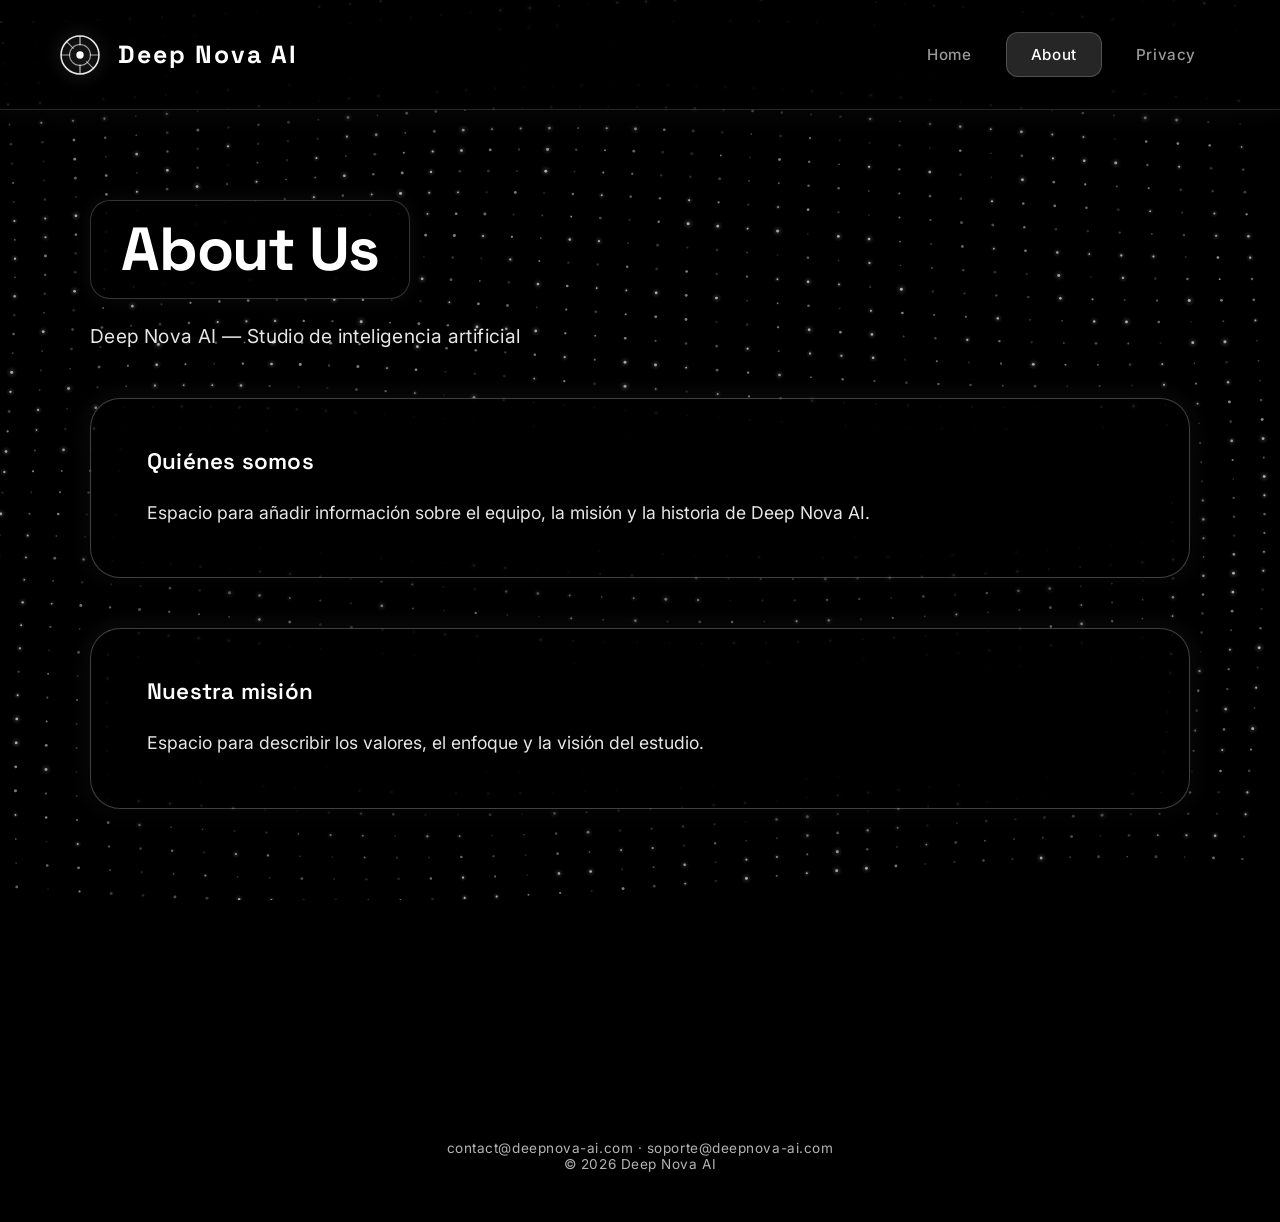
==== about.html @ 9c0a9de9 "Add files via upload" ====
<!DOCTYPE html>
<html lang="es">
<head>
<meta charset="UTF-8">
<meta name="viewport" content="width=device-width, initial-scale=1.0">
<title>About — Deep Nova AI</title>
<link href="https://fonts.googleapis.com/css2?family=Inter:wght@300;400;500;600;700&family=Space+Grotesk:wght@300;400;500;600;700&display=swap" rel="stylesheet">
<link rel="stylesheet" href="styles.css">
<script defer src="script.js"></script>
  <link rel="stylesheet" href="https://unpkg.com/aos@next/dist/aos.css" />
</head>
<body>

<header class="nav">
  <a href="index.html" class="nav-brand">
    <svg class="nav-logo" width="40" height="40" viewBox="0 0 38 38" fill="none" xmlns="http://www.w3.org/2000/svg">
      <circle cx="19" cy="19" r="18" stroke="#ffffff" stroke-width="1.5" opacity="0.9"/>
      <circle cx="19" cy="19" r="10" stroke="#ffffff" stroke-width="1" opacity="0.6"/>
      <circle cx="19" cy="19" r="3.5" fill="#ffffff"/>
      <line x1="19" y1="1" x2="19" y2="10" stroke="#ffffff" stroke-width="1.2" opacity="0.7"/>
      <line x1="19" y1="28" x2="19" y2="37" stroke="#ffffff" stroke-width="1.2" opacity="0.7"/>
      <line x1="1" y1="19" x2="10" y2="19" stroke="#ffffff" stroke-width="1.2" opacity="0.5"/>
      <line x1="28" y1="19" x2="37" y2="19" stroke="#ffffff" stroke-width="1.2" opacity="0.5"/>
      <line x1="6" y1="6" x2="13" y2="13" stroke="#ffffff" stroke-width="1" opacity="0.6"/>
      <line x1="25" y1="25" x2="32" y2="32" stroke="#ffffff" stroke-width="1" opacity="0.6"/>
    </svg>
    <h1>Deep Nova AI</h1>
  </a>
  <button class="nav-toggle" aria-label="Menú" onclick="toggleNav()">
    <span></span><span></span><span></span>
  </button>
  <nav id="main-nav">
    <a href="index.html">Home</a>
    <a href="about.html" class="active">About</a>
    <a href="privacy.html">Privacy</a>
  </nav>
</header>

<div class="content-page">
  <div class="content-section">
    <div>
      <h2 class="section-title" data-aos="fade-down">About Us</h2>
      <p class="section-subtitle">Deep Nova AI — Studio de inteligencia artificial</p>
    </div>
    <div class="glass-block" data-aos="fade-right">
      <h3>Quiénes somos</h3>
      <p>Espacio para añadir información sobre el equipo, la misión y la historia de Deep Nova AI.</p>
    </div>
    <div class="glass-block" data-aos="fade-right">
      <h3>Nuestra misión</h3>
      <p>Espacio para describir los valores, el enfoque y la visión del estudio.</p>
    </div>
  </div>
</div>

<div class="footer">
  contact@deepnova-ai.com · soporte@deepnova-ai.com<br>
  © 2026 Deep Nova AI
</div>

  <script src="https://unpkg.com/aos@next/dist/aos.js"></script>
</body>
</html>
---- styles.css ----
/* ===== IMPORT TIPOGRAFÍA ===== */
@import url('https://fonts.googleapis.com/css2?family=Inter:wght@300;400;500;600;700&family=Space+Grotesk:wght@300;400;500;600;700&display=swap');

/* ===== BASE ===== */
html { scroll-behavior: smooth; }
body {
  margin: 0;
  font-family: 'Inter', 'Space Grotesk', sans-serif;
  background: #000000; /* Negro puro */
  color: #ffffff; /* Blanco puro */
  overflow-x: hidden;
  -webkit-font-smoothing: antialiased;
  -moz-osx-font-smoothing: grayscale;
}

/* ===== PARTÍCULAS ===== */
#particles-js { position: fixed; top: 0; left: 0; width: 100%; height: 100%; z-index: -1; }

/* ===== NAV — efecto cristal negro premium ===== */
.nav {
  position: fixed;
  top: 0;
  left: 0;
  width: 100%;
  display: flex;
  justify-content: space-between;
  align-items: center;
  padding: 0 60px;
  height: 110px;
  background: rgba(0, 0, 0, 0.65);
  backdrop-filter: blur(25px) saturate(180%);
  -webkit-backdrop-filter: blur(25px) saturate(180%);
  border-bottom: 1px solid rgba(255, 255, 255, 0.15);
  box-shadow: 0 8px 32px rgba(0,0,0,0.8), 0 0 25px rgba(255,255,255,0.08);
  box-sizing: border-box;
  z-index: 100;
}

.nav-brand {
  display: flex;
  align-items: center;
  gap: 18px;
  text-decoration: none !important;
  cursor: pointer;
  color: #ffffff !important;
  position: relative;
}

/* Efecto Glitch en Logo al Hover */
.nav-brand:hover .nav-logo {
  animation: glitch-logo 0.3s cubic-bezier(.25, .46, .45, .94) both infinite;
  filter: drop-shadow(0 0 15px rgba(255,255,255,0.8));
}

@keyframes glitch-logo {
  0% { transform: translate(0); }
  20% { transform: translate(-2px, 2px); }
  40% { transform: translate(-2px, -2px); }
  60% { transform: translate(2px, 2px); }
  80% { transform: translate(2px, -2px); }
  100% { transform: translate(0); }
}

.nav-logo {
  flex-shrink: 0;
  filter: drop-shadow(0 0 8px rgba(255,255,255,0.4));
  transition: filter 0.3s ease, transform 0.4s ease;
}

.nav h1 {
  margin: 0;
  font-family: 'Space Grotesk', sans-serif;
  font-size: 1.55rem;
  letter-spacing: 0.08em;
  font-weight: 700;
  color: #ffffff !important;
  text-decoration: none !important;
  -webkit-text-fill-color: #ffffff !important;
  background: none !important;
  transition: opacity 0.3s;
}

.nav-brand:hover h1 {
  opacity: 0.8;
  text-shadow: 2px 0 rgba(255,255,255,0.3), -2px 0 rgba(255,255,255,0.3);
}

.nav nav {
  display: flex;
  align-items: center;
  gap: 10px;
}

.nav nav a {
  color: rgba(255,255,255,0.6);
  padding: 12px 24px;
  border-radius: 12px;
  text-decoration: none;
  transition: all 0.3s cubic-bezier(0.4, 0, 0.2, 1);
  font-size: 0.95rem;
  font-weight: 500;
  letter-spacing: 0.04em;
  position: relative;
  overflow: hidden;
}

.nav nav a::after {
  content: '';
  position: absolute;
  bottom: 0;
  left: 50%;
  width: 0;
  height: 2px;
  background: #ffffff;
  transition: all 0.3s ease;
  transform: translateX(-50%);
}

.nav nav a:hover::after {
  width: 60%;
}

.nav nav a:hover {
  color: #ffffff;
  background: rgba(255,255,255,0.1);
  transform: translateY(-2px);
}

.nav nav a.active {
  color: #ffffff;
  background: rgba(255,255,255,0.15);
  border: 1px solid rgba(255,255,255,0.2);
}

/* Hamburger menu móvil */
.nav-toggle {
  display: none;
  flex-direction: column;
  gap: 6px;
  cursor: pointer;
  padding: 12px;
  border-radius: 12px;
  transition: background 0.2s;
  background: none;
  border: none;
}

.nav-toggle:hover {
  background: rgba(255,255,255,0.1);
}

.nav-toggle span {
  display: block;
  width: 26px;
  height: 2px;
  background: #ffffff;
  border-radius: 2px;
  transition: all 0.3s ease;
}

/* ===== HERO ===== */
.hero {
  min-height: 100vh;
  display: flex;
  flex-direction: column;
  justify-content: center;
  align-items: center;
  padding: 160px 20px 60px;
  box-sizing: border-box;
  gap: 40px;
}

.hero-text {
  text-align: center;
  margin-bottom: 8px;
  background: rgba(0, 0, 0, 0.5);
  backdrop-filter: blur(20px);
  -webkit-backdrop-filter: blur(20px);
  padding: 30px 40px;
  border-radius: 30px;
  border: 1px solid rgba(255, 255, 255, 0.2);
  box-shadow: 0 10px 40px rgba(0,0,0,0.8), 0 0 30px rgba(255,255,255,0.08);
}

.hero h2 {
  font-family: 'Space Grotesk', sans-serif;
  font-size: clamp(2.6rem, 6.5vw, 4.8rem);
  font-weight: 700;
  color: #ffffff;
  margin: 0;
  letter-spacing: -0.01em;
  line-height: 1.1;
  text-shadow: 0 0 25px rgba(255,255,255,0.15);
}

.hero p {
  opacity: 0.9;
  font-size: 1.1rem;
  margin: 15px 0 0;
  font-weight: 400;
  letter-spacing: 0.02em;
}

/* ===== CARRUSEL — GIGANTE en escritorio ===== */
.carousel {
  position: relative;
  width: min(1600px, 98vw);
  margin: 0 auto;
}

.carousel-track {
  display: flex;
  overflow: hidden;
  border-radius: 30px;
  border: 1px solid rgba(255,255,255,0.25);
  background: rgba(0,0,0,0.5);
  backdrop-filter: blur(25px);
  -webkit-backdrop-filter: blur(25px);
  box-shadow: 0 20px 60px rgba(0,0,0,0.95), 0 0 40px rgba(255,255,255,0.05);
}

.carousel-slide {
  min-width: 100%;
  height: 620px;
  display: flex;
  align-items: center;
  border-radius: 30px;
  padding: 0 80px;
  box-sizing: border-box;
  gap: 80px;
}

.slide-layout-right { flex-direction: row; }
.slide-layout-left  { flex-direction: row-reverse; }

.slide-image {
  flex: 0 0 68%;
  height: 500px;
  border-radius: 24px;
  display: flex;
  align-items: center;
  justify-content: center;
  flex-direction: column;
  gap: 12px;
  border: 1px solid rgba(255,255,255,0.2);
  background: rgba(255,255,255,0.04);
  backdrop-filter: blur(12px);
  -webkit-backdrop-filter: blur(12px);
  box-shadow: 0 0 20px rgba(255,255,255,0.05);
}

.slide-image svg { opacity: 0.6; color: #ffffff; }

.slide-text {
  flex: 1;
  display: flex;
  flex-direction: column;
  gap: 24px;
  padding: 8px 0;
}

.slide-text h3 {
  margin: 0;
  font-family: 'Space Grotesk', sans-serif;
  font-size: clamp(1.5rem, 3vw, 2.2rem);
  font-weight: 700;
  color: #ffffff;
  line-height: 1.2;
  letter-spacing: -0.01em;
}

.slide-text p {
  margin: 0;
  opacity: 0.9;
  font-size: 1.1rem;
  line-height: 1.8;
  font-weight: 400;
}

.placeholder-slide {
  border: 1px dashed rgba(255,255,255,0.35);
}

.carousel-label {
  opacity: 0.6;
  font-size: 0.9rem;
  letter-spacing: 0.14em;
  text-transform: uppercase;
  font-weight: 500;
}

.carousel-dots {
  display: flex;
  justify-content: center;
  gap: 12px;
  margin-top: 30px;
}

.dot {
  width: 10px;
  height: 10px;
  border-radius: 50%;
  background: rgba(255,255,255,0.3);
  cursor: pointer;
  transition: all 0.35s ease;
}

.dot.active {
  background: #ffffff;
  transform: scale(1.5);
  box-shadow: 0 0 12px rgba(255,255,255,0.7);
}

/* ===== GRID BOTONES — efecto cristal negro con resplandor permanente ===== */
.grid {
  display: grid;
  grid-template-columns: repeat(3, 1fr);
  gap: 24px;
  padding: 20px 60px 40px;
  max-width: 1300px;
  margin: 0 auto;
  width: 100%;
  box-sizing: border-box;
}

.card {
  padding: 36px 44px;
  background: rgba(0, 0, 0, 0.5);
  backdrop-filter: blur(20px);
  -webkit-backdrop-filter: blur(20px);
  border: 1px solid rgba(255,255,255,0.25);
  border-radius: 24px;
  text-decoration: none;
  color: #ffffff;
  transition: all 0.4s cubic-bezier(0.175, 0.885, 0.32, 1.275);
  text-align: center;
  font-family: 'Space Grotesk', sans-serif;
  font-size: 1.1rem;
  font-weight: 600;
  letter-spacing: 0.04em;
  box-shadow: 0 12px 40px rgba(0,0,0,0.8), 0 0 25px rgba(255,255,255,0.12);
  display: flex;
  align-items: center;
  justify-content: center;
  min-height: 110px;
}

.card:hover {
  background: rgba(255, 255, 255, 0.1);
  border-color: rgba(255,255,255,0.6);
  transform: translateY(-10px) scale(1.05);
  box-shadow: 0 20px 50px rgba(0,0,0,0.9), 0 0 40px rgba(255,255,255,0.2);
}

/* ===== PÁGINAS INTERNAS ===== */
.content-page { padding-top: 140px; min-height: 100vh; }

.content-section {
  max-width: 1100px;
  margin: 0 auto;
  padding: 60px 40px;
  display: flex;
  flex-direction: column;
  gap: 50px;
}

.section-title {
  font-family: 'Space Grotesk', sans-serif;
  font-size: clamp(2.2rem, 6vw, 3.8rem);
  font-weight: 700;
  color: #ffffff;
  margin: 0 0 10px;
  letter-spacing: -0.02em;
  line-height: 1.1;
  background: rgba(0, 0, 0, 0.6);
  backdrop-filter: blur(20px);
  -webkit-backdrop-filter: blur(20px);
  padding: 15px 30px;
  border-radius: 20px;
  border: 1px solid rgba(255, 255, 255, 0.2);
  box-shadow: 0 0 20px rgba(255,255,255,0.05);
  display: inline-block;
}

.section-subtitle {
  opacity: 0.9;
  font-size: 1.2rem;
  margin: 15px 0 0;
  font-weight: 400;
  letter-spacing: 0.02em;
}

/* Bloque de texto — cristal con resplandor */
.glass-block {
  background: rgba(0,0,0,0.6);
  backdrop-filter: blur(25px);
  -webkit-backdrop-filter: blur(25px);
  border: 1px solid rgba(255,255,255,0.25);
  border-radius: 30px;
  padding: 48px 56px;
  box-shadow: 0 15px 50px rgba(0,0,0,0.9), 0 0 30px rgba(255,255,255,0.08);
  transition: transform 0.3s ease;
}

.glass-block:hover {
  transform: scale(1.01);
}

.glass-block h3 {
  margin: 0 0 20px;
  font-family: 'Space Grotesk', sans-serif;
  font-size: 1.4rem;
  font-weight: 600;
  color: #ffffff;
  letter-spacing: 0.01em;
}

.glass-block p {
  margin: 0;
  opacity: 0.9;
  line-height: 1.9;
  font-size: 1.1rem;
  font-weight: 400;
}

/* Zona imagen/foto */
.media-placeholder {
  background: rgba(255,255,255,0.04);
  backdrop-filter: blur(15px);
  -webkit-backdrop-filter: blur(15px);
  border: 1px solid rgba(255,255,255,0.2);
  border-radius: 30px;
  display: flex;
  align-items: center;
  justify-content: center;
  flex-direction: column;
  gap: 12px;
  color: rgba(255,255,255,0.6);
  font-size: 0.9rem;
  letter-spacing: 0.12em;
  text-transform: uppercase;
  min-height: 320px;
  transition: all 0.4s ease;
  box-shadow: 0 0 20px rgba(255,255,255,0.05);
}

.media-placeholder:hover { 
  border-color: rgba(255,255,255,0.7);
  background: rgba(255,255,255,0.08);
  transform: scale(1.02);
}

.media-placeholder svg { opacity: 0.7; color: #ffffff; }

/* Zona vídeo */
.video-placeholder {
  background: rgba(255,255,255,0.04);
  backdrop-filter: blur(15px);
  -webkit-backdrop-filter: blur(15px);
  border: 1px solid rgba(255,255,255,0.2);
  border-radius: 30px;
  display: flex;
  align-items: center;
  justify-content: center;
  flex-direction: column;
  gap: 12px;
  color: rgba(255,255,255,0.6);
  font-size: 0.9rem;
  letter-spacing: 0.12em;
  text-transform: uppercase;
  min-height: 380px;
  transition: all 0.4s ease;
  box-shadow: 0 0 20px rgba(255,255,255,0.05);
}

.video-placeholder:hover { 
  border-color: rgba(255,255,255,0.7);
  background: rgba(255,255,255,0.08);
  transform: scale(1.02);
}

/* Grid de dos columnas para media */
.two-col { display: grid; grid-template-columns: 1fr 1fr; gap: 30px; }

/* ===== FOOTER ===== */
.footer {
  text-align: center;
  font-size: 0.85rem;
  opacity: 0.7;
  margin: 100px 0 50px;
  letter-spacing: 0.04em;
  font-weight: 400;
  color: #ffffff;
}

/* ===== HAMBURGER ANIMADO (móvil) ===== */
.nav-toggle.active span:nth-child(1) {
  transform: translateY(8px) rotate(45deg);
}
.nav-toggle.active span:nth-child(2) {
  opacity: 0;
  transform: scaleX(0);
}
.nav-toggle.active span:nth-child(3) {
  transform: translateY(-8px) rotate(-45deg);
}

/* ===== RESPONSIVE MÓVIL ===== */
@media (max-width: 768px) {
  .nav { padding: 0 20px; height: 80px; }
  .nav h1 { font-size: 1.15rem; }
  .nav-logo { width: 36px; height: 36px; }
  .nav-toggle { display: flex; }
  .nav nav {
    display: none;
    position: absolute;
    top: 80px;
    left: 0;
    right: 0;
    flex-direction: column;
    gap: 4px;
    padding: 12px 16px 16px;
    background: rgba(0, 0, 0, 0.98);
    backdrop-filter: blur(30px);
    -webkit-backdrop-filter: blur(30px);
    border-bottom: 1px solid rgba(255,255,255,0.25);
  }
  .nav nav.open { display: flex; }
  .nav nav a { padding: 14px 16px; font-size: 1rem; border-radius: 12px; width: 100%; box-sizing: border-box; }
  .hero { padding: 120px 16px 48px; gap: 24px; }
  .hero-text { padding: 20px; border-radius: 24px; }
  .hero h2 { font-size: clamp(2rem, 9vw, 3rem); }
  .grid { grid-template-columns: 1fr; padding: 8px 16px 32px; gap: 12px; }
  .card { min-height: 64px; padding: 20px 24px; border-radius: 16px; box-shadow: 0 8px 24px rgba(0,0,0,0.8), 0 0 15px rgba(255,255,255,0.1); }
  .carousel { width: 92vw; }
  .carousel-track { border-radius: 24px; box-shadow: 0 15px 40px rgba(0,0,0,0.9), 0 0 20px rgba(255,255,255,0.05); }
  .carousel-slide { height: auto; min-height: 220px; flex-direction: column !important; padding: 24px 20px; gap: 20px; border-radius: 24px; }
  .slide-image { flex: 0 0 auto; width: 100%; height: 180px; border-radius: 16px; }
  .two-col { grid-template-columns: 1fr; }
  .content-section { padding: 36px 16px; }
  .glass-block { padding: 32px 24px; border-radius: 24px; }
  .content-page { padding-top: 110px; }
}
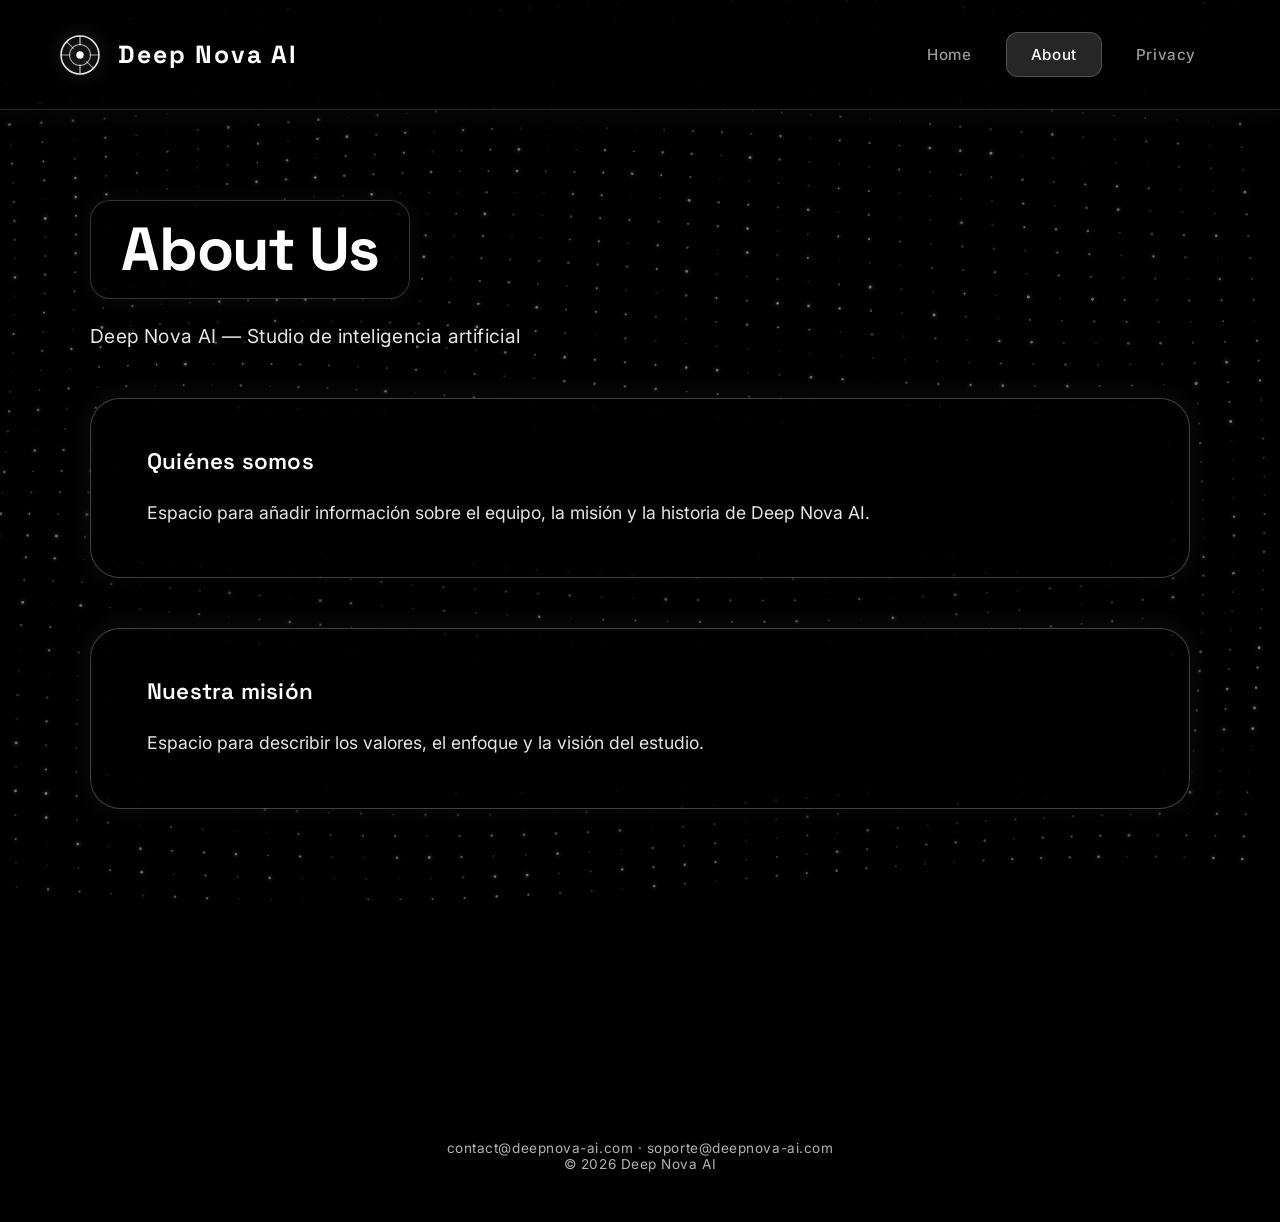
==== commit a97c9a89: "Add files via upload" ====
--- a/about.html
+++ b/about.html
@@ -7,7 +7,6 @@
 <link href="https://fonts.googleapis.com/css2?family=Inter:wght@300;400;500;600;700&family=Space+Grotesk:wght@300;400;500;600;700&display=swap" rel="stylesheet">
 <link rel="stylesheet" href="styles.css">
 <script defer src="script.js"></script>
-  <link rel="stylesheet" href="https://unpkg.com/aos@next/dist/aos.css" />
 </head>
 <body>
 
@@ -39,14 +38,14 @@
 <div class="content-page">
   <div class="content-section">
     <div>
-      <h2 class="section-title" data-aos="fade-down">About Us</h2>
+      <h2 class="section-title">About Us</h2>
       <p class="section-subtitle">Deep Nova AI — Studio de inteligencia artificial</p>
     </div>
-    <div class="glass-block" data-aos="fade-right">
+    <div class="glass-block">
       <h3>Quiénes somos</h3>
       <p>Espacio para añadir información sobre el equipo, la misión y la historia de Deep Nova AI.</p>
     </div>
-    <div class="glass-block" data-aos="fade-right">
+    <div class="glass-block">
       <h3>Nuestra misión</h3>
       <p>Espacio para describir los valores, el enfoque y la visión del estudio.</p>
     </div>
@@ -58,6 +57,5 @@
   © 2026 Deep Nova AI
 </div>
 
-  <script src="https://unpkg.com/aos@next/dist/aos.js"></script>
 </body>
 </html>
--- a/styles.css
+++ b/styles.css
@@ -26,8 +26,8 @@
   justify-content: space-between;
   align-items: center;
   padding: 0 60px;
-  height: 110px;
-  background: rgba(0, 0, 0, 0.65);
+  height: 110px; /* Mucho más ancha (una pulgada aprox más) */
+  background: rgba(0, 0, 0, 0.65); /* Transparencia para ver el brillo */
   backdrop-filter: blur(25px) saturate(180%);
   -webkit-backdrop-filter: blur(25px) saturate(180%);
   border-bottom: 1px solid rgba(255, 255, 255, 0.15);
@@ -43,22 +43,11 @@
   text-decoration: none !important;
   cursor: pointer;
   color: #ffffff !important;
-  position: relative;
-}
-
-/* Efecto Glitch en Logo al Hover */
+}
+
 .nav-brand:hover .nav-logo {
-  animation: glitch-logo 0.3s cubic-bezier(.25, .46, .45, .94) both infinite;
-  filter: drop-shadow(0 0 15px rgba(255,255,255,0.8));
-}
-
-@keyframes glitch-logo {
-  0% { transform: translate(0); }
-  20% { transform: translate(-2px, 2px); }
-  40% { transform: translate(-2px, -2px); }
-  60% { transform: translate(2px, 2px); }
-  80% { transform: translate(2px, -2px); }
-  100% { transform: translate(0); }
+  filter: drop-shadow(0 0 15px rgba(255,255,255,0.7));
+  transform: scale(1.05);
 }
 
 .nav-logo {
@@ -70,7 +59,7 @@
 .nav h1 {
   margin: 0;
   font-family: 'Space Grotesk', sans-serif;
-  font-size: 1.55rem;
+  font-size: 1.55rem; /* Un poco más grande */
   letter-spacing: 0.08em;
   font-weight: 700;
   color: #ffffff !important;
@@ -82,7 +71,6 @@
 
 .nav-brand:hover h1 {
   opacity: 0.8;
-  text-shadow: 2px 0 rgba(255,255,255,0.3), -2px 0 rgba(255,255,255,0.3);
 }
 
 .nav nav {
@@ -96,34 +84,15 @@
   padding: 12px 24px;
   border-radius: 12px;
   text-decoration: none;
-  transition: all 0.3s cubic-bezier(0.4, 0, 0.2, 1);
+  transition: all 0.25s ease;
   font-size: 0.95rem;
   font-weight: 500;
   letter-spacing: 0.04em;
-  position: relative;
-  overflow: hidden;
-}
-
-.nav nav a::after {
-  content: '';
-  position: absolute;
-  bottom: 0;
-  left: 50%;
-  width: 0;
-  height: 2px;
-  background: #ffffff;
-  transition: all 0.3s ease;
-  transform: translateX(-50%);
-}
-
-.nav nav a:hover::after {
-  width: 60%;
 }
 
 .nav nav a:hover {
   color: #ffffff;
   background: rgba(255,255,255,0.1);
-  transform: translateY(-2px);
 }
 
 .nav nav a.active {
@@ -165,7 +134,7 @@
   flex-direction: column;
   justify-content: center;
   align-items: center;
-  padding: 160px 20px 60px;
+  padding: 160px 20px 60px; /* Más padding superior por la nav ancha */
   box-sizing: border-box;
   gap: 40px;
 }
@@ -332,7 +301,7 @@
   border-radius: 24px;
   text-decoration: none;
   color: #ffffff;
-  transition: all 0.4s cubic-bezier(0.175, 0.885, 0.32, 1.275);
+  transition: all 0.35s ease;
   text-align: center;
   font-family: 'Space Grotesk', sans-serif;
   font-size: 1.1rem;
@@ -348,8 +317,8 @@
 .card:hover {
   background: rgba(255, 255, 255, 0.1);
   border-color: rgba(255,255,255,0.6);
-  transform: translateY(-10px) scale(1.05);
-  box-shadow: 0 20px 50px rgba(0,0,0,0.9), 0 0 40px rgba(255,255,255,0.2);
+  transform: translateY(-6px) scale(1.04);
+  box-shadow: 0 15px 50px rgba(0,0,0,0.9), 0 0 40px rgba(255,255,255,0.2);
 }
 
 /* ===== PÁGINAS INTERNAS ===== */
@@ -399,11 +368,6 @@
   border-radius: 30px;
   padding: 48px 56px;
   box-shadow: 0 15px 50px rgba(0,0,0,0.9), 0 0 30px rgba(255,255,255,0.08);
-  transition: transform 0.3s ease;
-}
-
-.glass-block:hover {
-  transform: scale(1.01);
 }
 
 .glass-block h3 {
@@ -428,7 +392,7 @@
   background: rgba(255,255,255,0.04);
   backdrop-filter: blur(15px);
   -webkit-backdrop-filter: blur(15px);
-  border: 1px solid rgba(255,255,255,0.2);
+  border: 1px dashed rgba(255,255,255,0.35);
   border-radius: 30px;
   display: flex;
   align-items: center;
@@ -440,16 +404,11 @@
   letter-spacing: 0.12em;
   text-transform: uppercase;
   min-height: 320px;
-  transition: all 0.4s ease;
+  transition: 0.3s;
   box-shadow: 0 0 20px rgba(255,255,255,0.05);
 }
 
-.media-placeholder:hover { 
-  border-color: rgba(255,255,255,0.7);
-  background: rgba(255,255,255,0.08);
-  transform: scale(1.02);
-}
-
+.media-placeholder:hover { border-color: rgba(255,255,255,0.7); }
 .media-placeholder svg { opacity: 0.7; color: #ffffff; }
 
 /* Zona vídeo */
@@ -457,7 +416,7 @@
   background: rgba(255,255,255,0.04);
   backdrop-filter: blur(15px);
   -webkit-backdrop-filter: blur(15px);
-  border: 1px solid rgba(255,255,255,0.2);
+  border: 1px dashed rgba(255,255,255,0.35);
   border-radius: 30px;
   display: flex;
   align-items: center;
@@ -469,15 +428,11 @@
   letter-spacing: 0.12em;
   text-transform: uppercase;
   min-height: 380px;
-  transition: all 0.4s ease;
+  transition: 0.3s;
   box-shadow: 0 0 20px rgba(255,255,255,0.05);
 }
 
-.video-placeholder:hover { 
-  border-color: rgba(255,255,255,0.7);
-  background: rgba(255,255,255,0.08);
-  transform: scale(1.02);
-}
+.video-placeholder:hover { border-color: rgba(255,255,255,0.7); }
 
 /* Grid de dos columnas para media */
 .two-col { display: grid; grid-template-columns: 1fr 1fr; gap: 30px; }
@@ -507,7 +462,7 @@
 
 /* ===== RESPONSIVE MÓVIL ===== */
 @media (max-width: 768px) {
-  .nav { padding: 0 20px; height: 80px; }
+  .nav { padding: 0 20px; height: 80px; } /* Más ancha también en móvil */
   .nav h1 { font-size: 1.15rem; }
   .nav-logo { width: 36px; height: 36px; }
   .nav-toggle { display: flex; }
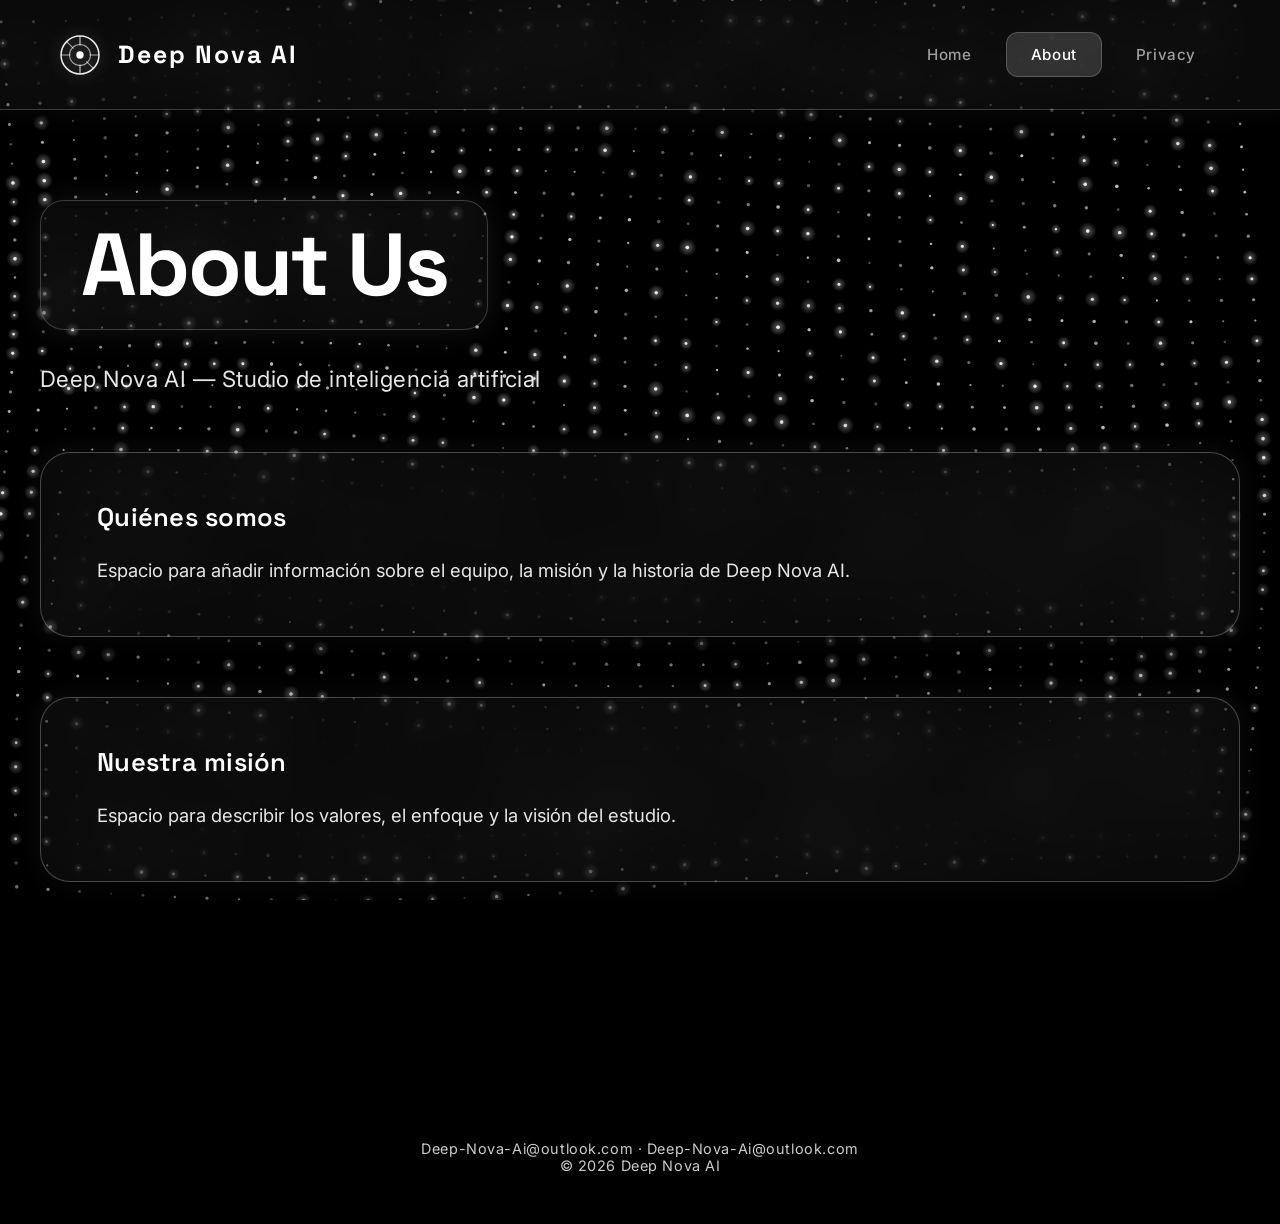
==== commit 180e75d0: "Add files via upload" ====
--- a/about.html
+++ b/about.html
@@ -25,7 +25,7 @@
     </svg>
     <h1>Deep Nova AI</h1>
   </a>
-  <button class="nav-toggle" aria-label="Menú" onclick="toggleNav()">
+  <button class="nav-toggle" aria-label="Menu" onclick="toggleNav()">
     <span></span><span></span><span></span>
   </button>
   <nav id="main-nav">
@@ -38,7 +38,7 @@
 <div class="content-page">
   <div class="content-section">
     <div>
-      <h2 class="section-title">About Us</h2>
+      <h2 class="section-title large-title">About Us</h2>
       <p class="section-subtitle">Deep Nova AI — Studio de inteligencia artificial</p>
     </div>
     <div class="glass-block">
@@ -53,7 +53,7 @@
 </div>
 
 <div class="footer">
-  contact@deepnova-ai.com · soporte@deepnova-ai.com<br>
+  Deep-Nova-Ai@outlook.com · Deep-Nova-Ai@outlook.com<br>
   © 2026 Deep Nova AI
 </div>
 
--- a/styles.css
+++ b/styles.css
@@ -26,11 +26,11 @@
   justify-content: space-between;
   align-items: center;
   padding: 0 60px;
-  height: 110px; /* Mucho más ancha (una pulgada aprox más) */
-  background: rgba(0, 0, 0, 0.65); /* Transparencia para ver el brillo */
+  height: 110px;
+  background: rgba(255, 255, 255, 0.04);
   backdrop-filter: blur(25px) saturate(180%);
   -webkit-backdrop-filter: blur(25px) saturate(180%);
-  border-bottom: 1px solid rgba(255, 255, 255, 0.15);
+  border-bottom: 1px solid rgba(255, 255, 255, 0.2);
   box-shadow: 0 8px 32px rgba(0,0,0,0.8), 0 0 25px rgba(255,255,255,0.08);
   box-sizing: border-box;
   z-index: 100;
@@ -59,7 +59,7 @@
 .nav h1 {
   margin: 0;
   font-family: 'Space Grotesk', sans-serif;
-  font-size: 1.55rem; /* Un poco más grande */
+  font-size: 1.55rem;
   letter-spacing: 0.08em;
   font-weight: 700;
   color: #ffffff !important;
@@ -92,13 +92,13 @@
 
 .nav nav a:hover {
   color: #ffffff;
-  background: rgba(255,255,255,0.1);
+  background: rgba(255, 255, 255, 0.1);
 }
 
 .nav nav a.active {
   color: #ffffff;
-  background: rgba(255,255,255,0.15);
-  border: 1px solid rgba(255,255,255,0.2);
+  background: rgba(255, 255, 255, 0.15);
+  border: 1px solid rgba(255, 255, 255, 0.2);
 }
 
 /* Hamburger menu móvil */
@@ -115,7 +115,7 @@
 }
 
 .nav-toggle:hover {
-  background: rgba(255,255,255,0.1);
+  background: rgba(255, 255, 255, 0.1);
 }
 
 .nav-toggle span {
@@ -134,40 +134,59 @@
   flex-direction: column;
   justify-content: center;
   align-items: center;
-  padding: 160px 20px 60px; /* Más padding superior por la nav ancha */
+  padding: 160px 20px 60px;
   box-sizing: border-box;
   gap: 40px;
 }
 
+/* Hero Text SIN BORDE y con COLORES ANIMADOS */
 .hero-text {
   text-align: center;
   margin-bottom: 8px;
-  background: rgba(0, 0, 0, 0.5);
-  backdrop-filter: blur(20px);
-  -webkit-backdrop-filter: blur(20px);
-  padding: 30px 40px;
-  border-radius: 30px;
-  border: 1px solid rgba(255, 255, 255, 0.2);
-  box-shadow: 0 10px 40px rgba(0,0,0,0.8), 0 0 30px rgba(255,255,255,0.08);
+  background: transparent; /* Sin fondo */
+  backdrop-filter: none; /* Sin blur */
+  -webkit-backdrop-filter: none;
+  padding: 0; /* Sin padding */
+  border: none; /* SIN BORDE */
+  box-shadow: none; /* Sin sombra */
 }
 
 .hero h2 {
   font-family: 'Space Grotesk', sans-serif;
   font-size: clamp(2.6rem, 6.5vw, 4.8rem);
   font-weight: 700;
-  color: #ffffff;
   margin: 0;
   letter-spacing: -0.01em;
   line-height: 1.1;
-  text-shadow: 0 0 25px rgba(255,255,255,0.15);
+  
+  /* Colores animados suaves */
+  background: linear-gradient(
+    45deg, 
+    #ffffff, 
+    #a5f3fc, 
+    #e0e7ff, 
+    #ffffff
+  );
+  background-size: 300% 300%;
+  -webkit-background-clip: text;
+  -webkit-text-fill-color: transparent;
+  animation: gradient-text 8s ease infinite;
+  text-shadow: 0 0 30px rgba(255,255,255,0.1);
+}
+
+@keyframes gradient-text {
+  0% { background-position: 0% 50%; }
+  50% { background-position: 100% 50%; }
+  100% { background-position: 0% 50%; }
 }
 
 .hero p {
-  opacity: 0.9;
-  font-size: 1.1rem;
-  margin: 15px 0 0;
+  opacity: 0.8;
+  font-size: 1.2rem;
+  margin: 20px 0 0;
   font-weight: 400;
-  letter-spacing: 0.02em;
+  letter-spacing: 0.03em;
+  color: #ffffff;
 }
 
 /* ===== CARRUSEL — GIGANTE en escritorio ===== */
@@ -181,10 +200,10 @@
   display: flex;
   overflow: hidden;
   border-radius: 30px;
-  border: 1px solid rgba(255,255,255,0.25);
-  background: rgba(0,0,0,0.5);
-  backdrop-filter: blur(25px);
-  -webkit-backdrop-filter: blur(25px);
+  border: 1px solid rgba(255, 255, 255, 0.25);
+  background: rgba(255, 255, 255, 0.04);
+  backdrop-filter: blur(30px);
+  -webkit-backdrop-filter: blur(30px);
   box-shadow: 0 20px 60px rgba(0,0,0,0.95), 0 0 40px rgba(255,255,255,0.05);
 }
 
@@ -211,10 +230,10 @@
   justify-content: center;
   flex-direction: column;
   gap: 12px;
-  border: 1px solid rgba(255,255,255,0.2);
-  background: rgba(255,255,255,0.04);
-  backdrop-filter: blur(12px);
-  -webkit-backdrop-filter: blur(12px);
+  border: 1px solid rgba(255, 255, 255, 0.2);
+  background: rgba(255, 255, 255, 0.06);
+  backdrop-filter: blur(15px);
+  -webkit-backdrop-filter: blur(15px);
   box-shadow: 0 0 20px rgba(255,255,255,0.05);
 }
 
@@ -247,7 +266,7 @@
 }
 
 .placeholder-slide {
-  border: 1px dashed rgba(255,255,255,0.35);
+  border: 1px dashed rgba(255, 255, 255, 0.35);
 }
 
 .carousel-label {
@@ -269,7 +288,7 @@
   width: 10px;
   height: 10px;
   border-radius: 50%;
-  background: rgba(255,255,255,0.3);
+  background: rgba(255, 255, 255, 0.3);
   cursor: pointer;
   transition: all 0.35s ease;
 }
@@ -294,10 +313,10 @@
 
 .card {
   padding: 36px 44px;
-  background: rgba(0, 0, 0, 0.5);
-  backdrop-filter: blur(20px);
-  -webkit-backdrop-filter: blur(20px);
-  border: 1px solid rgba(255,255,255,0.25);
+  background: rgba(255, 255, 255, 0.04);
+  backdrop-filter: blur(25px);
+  -webkit-backdrop-filter: blur(25px);
+  border: 1px solid rgba(255, 255, 255, 0.25);
   border-radius: 24px;
   text-decoration: none;
   color: #ffffff;
@@ -316,44 +335,45 @@
 
 .card:hover {
   background: rgba(255, 255, 255, 0.1);
-  border-color: rgba(255,255,255,0.6);
+  border-color: rgba(255, 255, 255, 0.6);
   transform: translateY(-6px) scale(1.04);
   box-shadow: 0 15px 50px rgba(0,0,0,0.9), 0 0 40px rgba(255,255,255,0.2);
 }
 
-/* ===== PÁGINAS INTERNAS ===== */
+/* ===== PÁGINAS INTERNAS — DISTRIBUCIÓN HORIZONTAL OPTIMIZADA ===== */
 .content-page { padding-top: 140px; min-height: 100vh; }
 
 .content-section {
-  max-width: 1100px;
+  max-width: 1600px;
   margin: 0 auto;
   padding: 60px 40px;
   display: flex;
   flex-direction: column;
-  gap: 50px;
-}
-
-.section-title {
+  gap: 60px;
+}
+
+/* TÍTULOS BASTANTE MÁS GRANDES */
+.section-title.large-title {
   font-family: 'Space Grotesk', sans-serif;
-  font-size: clamp(2.2rem, 6vw, 3.8rem);
+  font-size: clamp(3.5rem, 8vw, 5.5rem); /* Mucho más grande */
   font-weight: 700;
   color: #ffffff;
-  margin: 0 0 10px;
-  letter-spacing: -0.02em;
-  line-height: 1.1;
-  background: rgba(0, 0, 0, 0.6);
-  backdrop-filter: blur(20px);
-  -webkit-backdrop-filter: blur(20px);
-  padding: 15px 30px;
-  border-radius: 20px;
+  margin: 0 0 20px;
+  letter-spacing: -0.03em;
+  line-height: 1.0;
+  background: rgba(255, 255, 255, 0.04);
+  backdrop-filter: blur(25px);
+  -webkit-backdrop-filter: blur(25px);
+  padding: 20px 40px;
+  border-radius: 24px;
   border: 1px solid rgba(255, 255, 255, 0.2);
-  box-shadow: 0 0 20px rgba(255,255,255,0.05);
+  box-shadow: 0 0 30px rgba(255,255,255,0.08);
   display: inline-block;
 }
 
 .section-subtitle {
   opacity: 0.9;
-  font-size: 1.2rem;
+  font-size: 1.4rem;
   margin: 15px 0 0;
   font-weight: 400;
   letter-spacing: 0.02em;
@@ -361,19 +381,21 @@
 
 /* Bloque de texto — cristal con resplandor */
 .glass-block {
-  background: rgba(0,0,0,0.6);
-  backdrop-filter: blur(25px);
-  -webkit-backdrop-filter: blur(25px);
-  border: 1px solid rgba(255,255,255,0.25);
+  background: rgba(255, 255, 255, 0.04);
+  backdrop-filter: blur(30px);
+  -webkit-backdrop-filter: blur(30px);
+  border: 1px solid rgba(255, 255, 255, 0.25);
   border-radius: 30px;
   padding: 48px 56px;
   box-shadow: 0 15px 50px rgba(0,0,0,0.9), 0 0 30px rgba(255,255,255,0.08);
+  height: 100%;
+  box-sizing: border-box;
 }
 
 .glass-block h3 {
   margin: 0 0 20px;
   font-family: 'Space Grotesk', sans-serif;
-  font-size: 1.4rem;
+  font-size: 1.6rem;
   font-weight: 600;
   color: #ffffff;
   letter-spacing: 0.01em;
@@ -383,69 +405,92 @@
   margin: 0;
   opacity: 0.9;
   line-height: 1.9;
-  font-size: 1.1rem;
+  font-size: 1.15rem;
   font-weight: 400;
 }
 
 /* Zona imagen/foto */
 .media-placeholder {
-  background: rgba(255,255,255,0.04);
+  background: rgba(255, 255, 255, 0.04);
   backdrop-filter: blur(15px);
   -webkit-backdrop-filter: blur(15px);
-  border: 1px dashed rgba(255,255,255,0.35);
+  border: 1px dashed rgba(255, 255, 255, 0.35);
   border-radius: 30px;
   display: flex;
   align-items: center;
   justify-content: center;
   flex-direction: column;
   gap: 12px;
-  color: rgba(255,255,255,0.6);
+  color: rgba(255, 255, 255, 0.6);
   font-size: 0.9rem;
   letter-spacing: 0.12em;
   text-transform: uppercase;
-  min-height: 320px;
+  min-height: 450px;
   transition: 0.3s;
-  box-shadow: 0 0 20px rgba(255,255,255,0.05);
-}
-
-.media-placeholder:hover { border-color: rgba(255,255,255,0.7); }
+  box-shadow: 0 0 20px rgba(255, 255, 255, 0.05);
+}
+
+.media-placeholder:hover { border-color: rgba(255, 255, 255, 0.7); }
 .media-placeholder svg { opacity: 0.7; color: #ffffff; }
 
 /* Zona vídeo */
 .video-placeholder {
-  background: rgba(255,255,255,0.04);
+  background: rgba(255, 255, 255, 0.04);
   backdrop-filter: blur(15px);
   -webkit-backdrop-filter: blur(15px);
-  border: 1px dashed rgba(255,255,255,0.35);
+  border: 1px dashed rgba(255, 255, 255, 0.35);
   border-radius: 30px;
   display: flex;
   align-items: center;
   justify-content: center;
   flex-direction: column;
   gap: 12px;
-  color: rgba(255,255,255,0.6);
+  color: rgba(255, 255, 255, 0.6);
   font-size: 0.9rem;
   letter-spacing: 0.12em;
   text-transform: uppercase;
-  min-height: 380px;
+  min-height: 450px;
   transition: 0.3s;
-  box-shadow: 0 0 20px rgba(255,255,255,0.05);
-}
-
-.video-placeholder:hover { border-color: rgba(255,255,255,0.7); }
-
-/* Grid de dos columnas para media */
-.two-col { display: grid; grid-template-columns: 1fr 1fr; gap: 30px; }
+  box-shadow: 0 0 20px rgba(255, 255, 255, 0.05);
+}
+
+.video-placeholder:hover { border-color: rgba(255, 255, 255, 0.7); }
+
+/* Grid de dos columnas para media — OPTIMIZADO HORIZONTALMENTE */
+.two-col { 
+  display: grid; 
+  grid-template-columns: 1.2fr 0.8fr;
+  gap: 40px; 
+  align-items: stretch;
+}
+
+/* Alternar orden para dinamismo visual */
+.two-col:nth-child(even) {
+  grid-template-columns: 0.8fr 1.2fr;
+}
 
 /* ===== FOOTER ===== */
 .footer {
   text-align: center;
-  font-size: 0.85rem;
-  opacity: 0.7;
+  font-size: 0.9rem;
+  opacity: 0.8;
   margin: 100px 0 50px;
   letter-spacing: 0.04em;
   font-weight: 400;
   color: #ffffff;
+  display: flex;
+  flex-direction: column;
+  gap: 10px;
+}
+
+.footer a {
+  color: #ffffff;
+  text-decoration: none;
+  transition: opacity 0.3s;
+}
+
+.footer a:hover {
+  opacity: 0.6;
 }
 
 /* ===== HAMBURGER ANIMADO (móvil) ===== */
@@ -462,7 +507,7 @@
 
 /* ===== RESPONSIVE MÓVIL ===== */
 @media (max-width: 768px) {
-  .nav { padding: 0 20px; height: 80px; } /* Más ancha también en móvil */
+  .nav { padding: 0 20px; height: 80px; }
   .nav h1 { font-size: 1.15rem; }
   .nav-logo { width: 36px; height: 36px; }
   .nav-toggle { display: flex; }
@@ -478,21 +523,22 @@
     background: rgba(0, 0, 0, 0.98);
     backdrop-filter: blur(30px);
     -webkit-backdrop-filter: blur(30px);
-    border-bottom: 1px solid rgba(255,255,255,0.25);
+    border-bottom: 1px solid rgba(255, 255, 255, 0.25);
   }
   .nav nav.open { display: flex; }
   .nav nav a { padding: 14px 16px; font-size: 1rem; border-radius: 12px; width: 100%; box-sizing: border-box; }
   .hero { padding: 120px 16px 48px; gap: 24px; }
-  .hero-text { padding: 20px; border-radius: 24px; }
-  .hero h2 { font-size: clamp(2rem, 9vw, 3rem); }
+  .hero h2 { font-size: clamp(2.2rem, 10vw, 3.5rem); }
   .grid { grid-template-columns: 1fr; padding: 8px 16px 32px; gap: 12px; }
-  .card { min-height: 64px; padding: 20px 24px; border-radius: 16px; box-shadow: 0 8px 24px rgba(0,0,0,0.8), 0 0 15px rgba(255,255,255,0.1); }
+  .card { min-height: 64px; padding: 20px 24px; border-radius: 16px; box-shadow: 0 8px 24px rgba(0,0,0,0.8), 0 0 15px rgba(255, 255, 255, 0.1); }
   .carousel { width: 92vw; }
-  .carousel-track { border-radius: 24px; box-shadow: 0 15px 40px rgba(0,0,0,0.9), 0 0 20px rgba(255,255,255,0.05); }
+  .carousel-track { border-radius: 24px; box-shadow: 0 15px 40px rgba(0,0,0,0.9), 0 0 20px rgba(255, 255, 255, 0.05); }
   .carousel-slide { height: auto; min-height: 220px; flex-direction: column !important; padding: 24px 20px; gap: 20px; border-radius: 24px; }
   .slide-image { flex: 0 0 auto; width: 100%; height: 180px; border-radius: 16px; }
-  .two-col { grid-template-columns: 1fr; }
+  .two-col, .two-col:nth-child(even) { grid-template-columns: 1fr; }
   .content-section { padding: 36px 16px; }
+  .section-title.large-title { font-size: clamp(2.2rem, 8vw, 3.2rem); padding: 15px 25px; }
   .glass-block { padding: 32px 24px; border-radius: 24px; }
   .content-page { padding-top: 110px; }
-}
+  .media-placeholder, .video-placeholder { min-height: 300px; }
+}
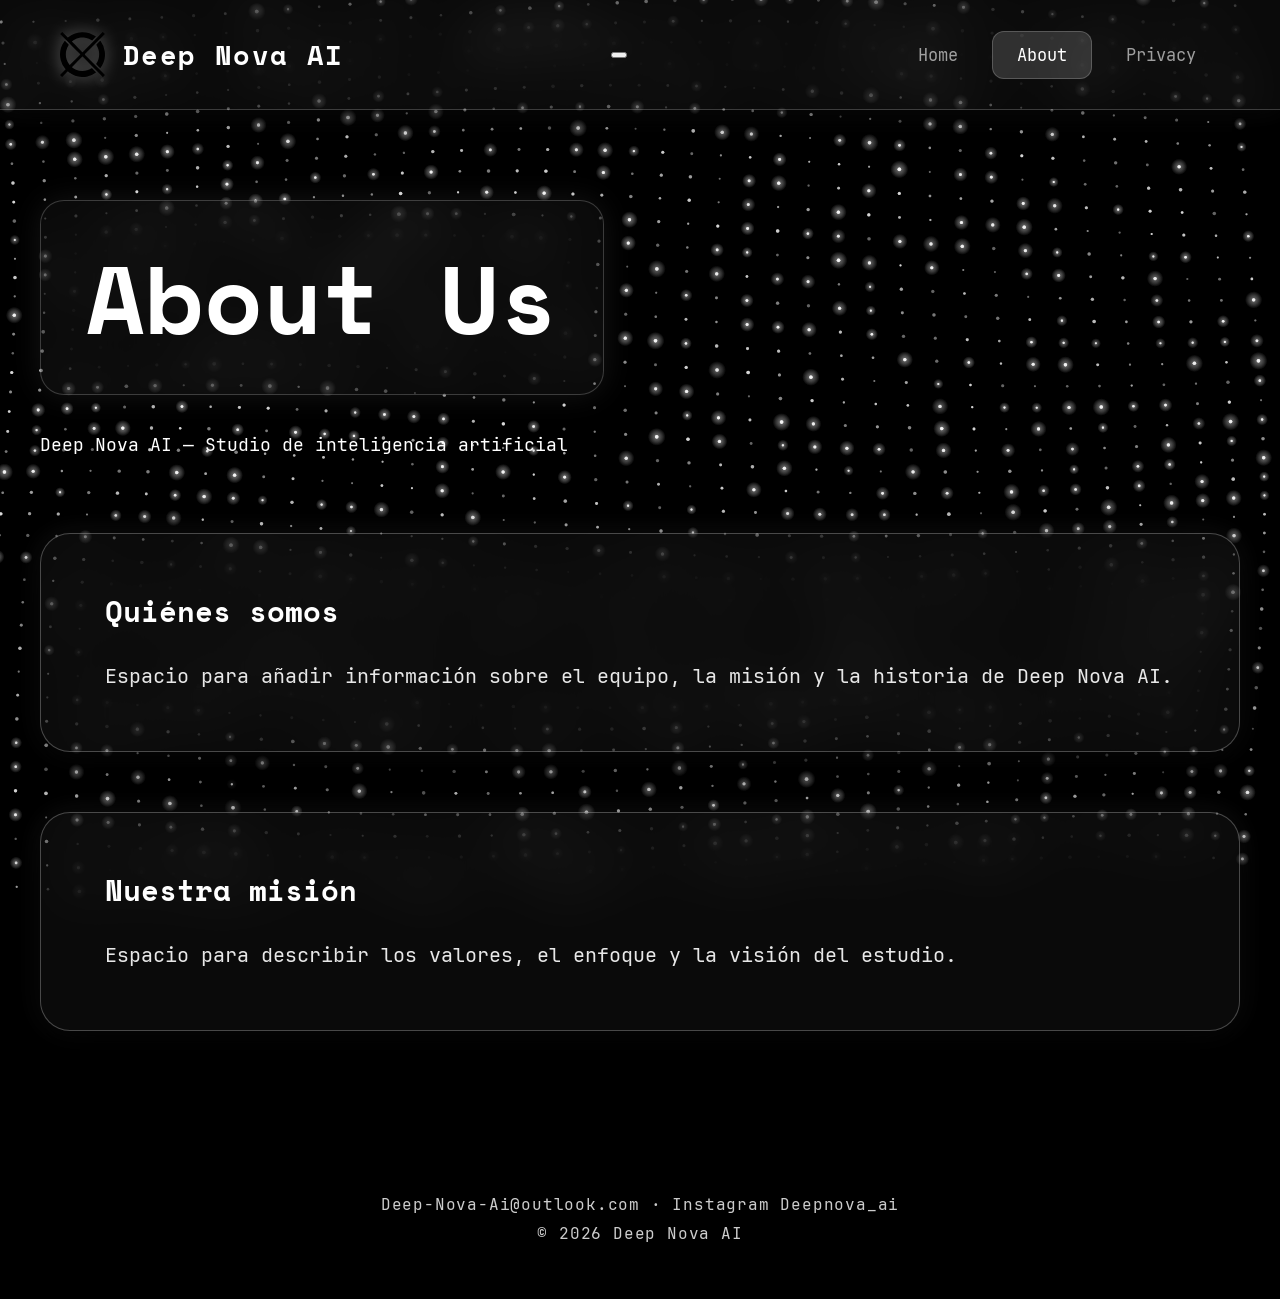
==== commit 73b5a89d: "Add files via upload" ====
--- a/about.html
+++ b/about.html
@@ -12,17 +12,7 @@
 
 <header class="nav">
   <a href="index.html" class="nav-brand">
-    <svg class="nav-logo" width="40" height="40" viewBox="0 0 38 38" fill="none" xmlns="http://www.w3.org/2000/svg">
-      <circle cx="19" cy="19" r="18" stroke="#ffffff" stroke-width="1.5" opacity="0.9"/>
-      <circle cx="19" cy="19" r="10" stroke="#ffffff" stroke-width="1" opacity="0.6"/>
-      <circle cx="19" cy="19" r="3.5" fill="#ffffff"/>
-      <line x1="19" y1="1" x2="19" y2="10" stroke="#ffffff" stroke-width="1.2" opacity="0.7"/>
-      <line x1="19" y1="28" x2="19" y2="37" stroke="#ffffff" stroke-width="1.2" opacity="0.7"/>
-      <line x1="1" y1="19" x2="10" y2="19" stroke="#ffffff" stroke-width="1.2" opacity="0.5"/>
-      <line x1="28" y1="19" x2="37" y2="19" stroke="#ffffff" stroke-width="1.2" opacity="0.5"/>
-      <line x1="6" y1="6" x2="13" y2="13" stroke="#ffffff" stroke-width="1" opacity="0.6"/>
-      <line x1="25" y1="25" x2="32" y2="32" stroke="#ffffff" stroke-width="1" opacity="0.6"/>
-    </svg>
+    <img src="assets/img/logo.svg" alt="Logo" class="nav-logo" width="45" height="45">
     <h1>Deep Nova AI</h1>
   </a>
   <button class="nav-toggle" aria-label="Menu" onclick="toggleNav()">
@@ -52,10 +42,7 @@
   </div>
 </div>
 
-<div class="footer">
-  Deep-Nova-Ai@outlook.com · Deep-Nova-Ai@outlook.com<br>
-  © 2026 Deep Nova AI
-</div>
+<div class="footer">Deep-Nova-Ai@outlook.com · Instagram Deepnova_ai<br>© 2026 Deep Nova AI</div>
 
 </body>
 </html>
--- a/styles.css
+++ b/styles.css
@@ -1,22 +1,50 @@
-/* ===== IMPORT TIPOGRAFÍA ===== */
-@import url('https://fonts.googleapis.com/css2?family=Inter:wght@300;400;500;600;700&family=Space+Grotesk:wght@300;400;500;600;700&display=swap');
+/* ===== FUENTES LOCALES ===== */
+@font-face {
+  font-family: 'JetBrains Mono';
+  src: url('assets/fonts/JetBrainsMono-Regular.ttf') format('truetype');
+  font-weight: 400;
+  font-style: normal;
+}
+@font-face {
+  font-family: 'JetBrains Mono';
+  src: url('assets/fonts/JetBrainsMono-Bold.ttf') format('truetype');
+  font-weight: 700;
+  font-style: normal;
+}
+@font-face {
+  font-family: 'Space Mono';
+  src: url('assets/fonts/SpaceMono-Regular.ttf') format('truetype');
+  font-weight: 400;
+  font-style: normal;
+}
+@font-face {
+  font-family: 'Space Mono';
+  src: url('assets/fonts/SpaceMono-Bold.ttf') format('truetype');
+  font-weight: 700;
+  font-style: normal;
+}
 
 /* ===== BASE ===== */
 html { scroll-behavior: smooth; }
 body {
   margin: 0;
-  font-family: 'Inter', 'Space Grotesk', sans-serif;
-  background: #000000; /* Negro puro */
-  color: #ffffff; /* Blanco puro */
+  font-family: 'JetBrains Mono', monospace; /* Fuente para texto */
+  background: #000000;
+  color: #ffffff;
   overflow-x: hidden;
   -webkit-font-smoothing: antialiased;
   -moz-osx-font-smoothing: grayscale;
+  font-size: 1.1rem; /* Aumentado el tamaño base */
+}
+
+h1, h2, h3, h4, h5, h6, .nav-brand h1, .section-title {
+  font-family: 'Space Mono', monospace; /* Fuente para títulos */
 }
 
 /* ===== PARTÍCULAS ===== */
 #particles-js { position: fixed; top: 0; left: 0; width: 100%; height: 100%; z-index: -1; }
 
-/* ===== NAV — efecto cristal negro premium ===== */
+/* ===== NAV ===== */
 .nav {
   position: fixed;
   top: 0;
@@ -45,32 +73,24 @@
   color: #ffffff !important;
 }
 
+.nav-logo {
+  width: 45px;
+  height: 45px;
+  object-fit: contain;
+  filter: drop-shadow(0 0 8px rgba(255,255,255,0.4));
+  transition: filter 0.3s ease, transform 0.4s ease;
+}
+
 .nav-brand:hover .nav-logo {
   filter: drop-shadow(0 0 15px rgba(255,255,255,0.7));
   transform: scale(1.05);
 }
 
-.nav-logo {
-  flex-shrink: 0;
-  filter: drop-shadow(0 0 8px rgba(255,255,255,0.4));
-  transition: filter 0.3s ease, transform 0.4s ease;
-}
-
 .nav h1 {
   margin: 0;
-  font-family: 'Space Grotesk', sans-serif;
-  font-size: 1.55rem;
-  letter-spacing: 0.08em;
-  font-weight: 700;
-  color: #ffffff !important;
-  text-decoration: none !important;
-  -webkit-text-fill-color: #ffffff !important;
-  background: none !important;
-  transition: opacity 0.3s;
-}
-
-.nav-brand:hover h1 {
-  opacity: 0.8;
+  font-size: 1.7rem; /* Aumentado */
+  letter-spacing: 0.05em;
+  font-weight: 700;
 }
 
 .nav nav {
@@ -85,9 +105,8 @@
   border-radius: 12px;
   text-decoration: none;
   transition: all 0.25s ease;
-  font-size: 0.95rem;
+  font-size: 1.05rem; /* Aumentado */
   font-weight: 500;
-  letter-spacing: 0.04em;
 }
 
 .nav nav a:hover {
@@ -99,32 +118,6 @@
   color: #ffffff;
   background: rgba(255, 255, 255, 0.15);
   border: 1px solid rgba(255, 255, 255, 0.2);
-}
-
-/* Hamburger menu móvil */
-.nav-toggle {
-  display: none;
-  flex-direction: column;
-  gap: 6px;
-  cursor: pointer;
-  padding: 12px;
-  border-radius: 12px;
-  transition: background 0.2s;
-  background: none;
-  border: none;
-}
-
-.nav-toggle:hover {
-  background: rgba(255, 255, 255, 0.1);
-}
-
-.nav-toggle span {
-  display: block;
-  width: 26px;
-  height: 2px;
-  background: #ffffff;
-  border-radius: 2px;
-  transition: all 0.3s ease;
 }
 
 /* ===== HERO ===== */
@@ -139,34 +132,20 @@
   gap: 40px;
 }
 
-/* Hero Text SIN BORDE y con COLORES ANIMADOS */
 .hero-text {
   text-align: center;
   margin-bottom: 8px;
-  background: transparent; /* Sin fondo */
-  backdrop-filter: none; /* Sin blur */
-  -webkit-backdrop-filter: none;
-  padding: 0; /* Sin padding */
-  border: none; /* SIN BORDE */
-  box-shadow: none; /* Sin sombra */
+  background: transparent;
+  border: none;
 }
 
 .hero h2 {
-  font-family: 'Space Grotesk', sans-serif;
-  font-size: clamp(2.6rem, 6.5vw, 4.8rem);
-  font-weight: 700;
-  margin: 0;
-  letter-spacing: -0.01em;
+  font-size: clamp(3rem, 7vw, 5.5rem); /* Aumentado */
+  font-weight: 700;
+  margin: 0;
+  letter-spacing: -0.02em;
   line-height: 1.1;
-  
-  /* Colores animados suaves */
-  background: linear-gradient(
-    45deg, 
-    #ffffff, 
-    #a5f3fc, 
-    #e0e7ff, 
-    #ffffff
-  );
+  background: linear-gradient(45deg, #ffffff, #a5f3fc, #e0e7ff, #ffffff);
   background-size: 300% 300%;
   -webkit-background-clip: text;
   -webkit-text-fill-color: transparent;
@@ -182,14 +161,13 @@
 
 .hero p {
   opacity: 0.8;
-  font-size: 1.2rem;
-  margin: 20px 0 0;
+  font-size: 1.4rem; /* Aumentado */
+  margin: 25px 0 0;
   font-weight: 400;
   letter-spacing: 0.03em;
-  color: #ffffff;
-}
-
-/* ===== CARRUSEL — GIGANTE en escritorio ===== */
+}
+
+/* ===== CARRUSEL ===== */
 .carousel {
   position: relative;
   width: min(1600px, 98vw);
@@ -217,9 +195,6 @@
   box-sizing: border-box;
   gap: 80px;
 }
-
-.slide-layout-right { flex-direction: row; }
-.slide-layout-left  { flex-direction: row-reverse; }
 
 .slide-image {
   flex: 0 0 68%;
@@ -234,47 +209,27 @@
   background: rgba(255, 255, 255, 0.06);
   backdrop-filter: blur(15px);
   -webkit-backdrop-filter: blur(15px);
-  box-shadow: 0 0 20px rgba(255,255,255,0.05);
-}
-
-.slide-image svg { opacity: 0.6; color: #ffffff; }
+}
 
 .slide-text {
   flex: 1;
   display: flex;
   flex-direction: column;
   gap: 24px;
-  padding: 8px 0;
 }
 
 .slide-text h3 {
   margin: 0;
-  font-family: 'Space Grotesk', sans-serif;
-  font-size: clamp(1.5rem, 3vw, 2.2rem);
-  font-weight: 700;
-  color: #ffffff;
+  font-size: clamp(1.8rem, 3.5vw, 2.6rem); /* Aumentado */
+  font-weight: 700;
   line-height: 1.2;
-  letter-spacing: -0.01em;
 }
 
 .slide-text p {
   margin: 0;
   opacity: 0.9;
-  font-size: 1.1rem;
+  font-size: 1.2rem; /* Aumentado */
   line-height: 1.8;
-  font-weight: 400;
-}
-
-.placeholder-slide {
-  border: 1px dashed rgba(255, 255, 255, 0.35);
-}
-
-.carousel-label {
-  opacity: 0.6;
-  font-size: 0.9rem;
-  letter-spacing: 0.14em;
-  text-transform: uppercase;
-  font-weight: 500;
 }
 
 .carousel-dots {
@@ -285,8 +240,8 @@
 }
 
 .dot {
-  width: 10px;
-  height: 10px;
+  width: 12px;
+  height: 12px;
   border-radius: 50%;
   background: rgba(255, 255, 255, 0.3);
   cursor: pointer;
@@ -299,7 +254,7 @@
   box-shadow: 0 0 12px rgba(255,255,255,0.7);
 }
 
-/* ===== GRID BOTONES — efecto cristal negro con resplandor permanente ===== */
+/* ===== GRID BOTONES — TEXTO MÁS GRANDE ===== */
 .grid {
   display: grid;
   grid-template-columns: repeat(3, 1fr);
@@ -312,7 +267,7 @@
 }
 
 .card {
-  padding: 36px 44px;
+  padding: 40px 44px;
   background: rgba(255, 255, 255, 0.04);
   backdrop-filter: blur(25px);
   -webkit-backdrop-filter: blur(25px);
@@ -322,15 +277,14 @@
   color: #ffffff;
   transition: all 0.35s ease;
   text-align: center;
-  font-family: 'Space Grotesk', sans-serif;
-  font-size: 1.1rem;
-  font-weight: 600;
-  letter-spacing: 0.04em;
+  font-size: 1.3rem; /* Aumentado significativamente */
+  font-weight: 700;
+  letter-spacing: 0.05em;
   box-shadow: 0 12px 40px rgba(0,0,0,0.8), 0 0 25px rgba(255,255,255,0.12);
   display: flex;
   align-items: center;
   justify-content: center;
-  min-height: 110px;
+  min-height: 130px;
 }
 
 .card:hover {
@@ -340,7 +294,7 @@
   box-shadow: 0 15px 50px rgba(0,0,0,0.9), 0 0 40px rgba(255,255,255,0.2);
 }
 
-/* ===== PÁGINAS INTERNAS — DISTRIBUCIÓN HORIZONTAL OPTIMIZADA ===== */
+/* ===== PÁGINAS INTERNAS ===== */
 .content-page { padding-top: 140px; min-height: 100vh; }
 
 .content-section {
@@ -352,193 +306,61 @@
   gap: 60px;
 }
 
-/* TÍTULOS BASTANTE MÁS GRANDES */
 .section-title.large-title {
-  font-family: 'Space Grotesk', sans-serif;
-  font-size: clamp(3.5rem, 8vw, 5.5rem); /* Mucho más grande */
-  font-weight: 700;
-  color: #ffffff;
+  font-size: clamp(3.8rem, 9vw, 6rem); /* Aumentado */
+  font-weight: 700;
   margin: 0 0 20px;
-  letter-spacing: -0.03em;
-  line-height: 1.0;
   background: rgba(255, 255, 255, 0.04);
   backdrop-filter: blur(25px);
   -webkit-backdrop-filter: blur(25px);
-  padding: 20px 40px;
+  padding: 25px 45px;
   border-radius: 24px;
   border: 1px solid rgba(255, 255, 255, 0.2);
   box-shadow: 0 0 30px rgba(255,255,255,0.08);
   display: inline-block;
 }
 
-.section-subtitle {
-  opacity: 0.9;
-  font-size: 1.4rem;
-  margin: 15px 0 0;
-  font-weight: 400;
-  letter-spacing: 0.02em;
-}
-
-/* Bloque de texto — cristal con resplandor */
 .glass-block {
   background: rgba(255, 255, 255, 0.04);
   backdrop-filter: blur(30px);
   -webkit-backdrop-filter: blur(30px);
   border: 1px solid rgba(255, 255, 255, 0.25);
   border-radius: 30px;
-  padding: 48px 56px;
+  padding: 56px 64px;
   box-shadow: 0 15px 50px rgba(0,0,0,0.9), 0 0 30px rgba(255,255,255,0.08);
-  height: 100%;
-  box-sizing: border-box;
 }
 
 .glass-block h3 {
-  margin: 0 0 20px;
-  font-family: 'Space Grotesk', sans-serif;
-  font-size: 1.6rem;
-  font-weight: 600;
-  color: #ffffff;
-  letter-spacing: 0.01em;
+  margin: 0 0 25px;
+  font-size: 1.8rem; /* Aumentado */
+  font-weight: 700;
 }
 
 .glass-block p {
   margin: 0;
   opacity: 0.9;
   line-height: 1.9;
-  font-size: 1.15rem;
-  font-weight: 400;
-}
-
-/* Zona imagen/foto */
-.media-placeholder {
-  background: rgba(255, 255, 255, 0.04);
-  backdrop-filter: blur(15px);
-  -webkit-backdrop-filter: blur(15px);
-  border: 1px dashed rgba(255, 255, 255, 0.35);
-  border-radius: 30px;
-  display: flex;
-  align-items: center;
-  justify-content: center;
-  flex-direction: column;
-  gap: 12px;
-  color: rgba(255, 255, 255, 0.6);
-  font-size: 0.9rem;
-  letter-spacing: 0.12em;
-  text-transform: uppercase;
-  min-height: 450px;
-  transition: 0.3s;
-  box-shadow: 0 0 20px rgba(255, 255, 255, 0.05);
-}
-
-.media-placeholder:hover { border-color: rgba(255, 255, 255, 0.7); }
-.media-placeholder svg { opacity: 0.7; color: #ffffff; }
-
-/* Zona vídeo */
-.video-placeholder {
-  background: rgba(255, 255, 255, 0.04);
-  backdrop-filter: blur(15px);
-  -webkit-backdrop-filter: blur(15px);
-  border: 1px dashed rgba(255, 255, 255, 0.35);
-  border-radius: 30px;
-  display: flex;
-  align-items: center;
-  justify-content: center;
-  flex-direction: column;
-  gap: 12px;
-  color: rgba(255, 255, 255, 0.6);
-  font-size: 0.9rem;
-  letter-spacing: 0.12em;
-  text-transform: uppercase;
-  min-height: 450px;
-  transition: 0.3s;
-  box-shadow: 0 0 20px rgba(255, 255, 255, 0.05);
-}
-
-.video-placeholder:hover { border-color: rgba(255, 255, 255, 0.7); }
-
-/* Grid de dos columnas para media — OPTIMIZADO HORIZONTALMENTE */
-.two-col { 
-  display: grid; 
-  grid-template-columns: 1.2fr 0.8fr;
-  gap: 40px; 
-  align-items: stretch;
-}
-
-/* Alternar orden para dinamismo visual */
-.two-col:nth-child(even) {
-  grid-template-columns: 0.8fr 1.2fr;
+  font-size: 1.25rem; /* Aumentado */
 }
 
 /* ===== FOOTER ===== */
 .footer {
   text-align: center;
-  font-size: 0.9rem;
+  font-size: 1rem; /* Aumentado */
   opacity: 0.8;
   margin: 100px 0 50px;
-  letter-spacing: 0.04em;
-  font-weight: 400;
-  color: #ffffff;
-  display: flex;
-  flex-direction: column;
-  gap: 10px;
-}
-
-.footer a {
-  color: #ffffff;
-  text-decoration: none;
-  transition: opacity 0.3s;
-}
-
-.footer a:hover {
-  opacity: 0.6;
-}
-
-/* ===== HAMBURGER ANIMADO (móvil) ===== */
-.nav-toggle.active span:nth-child(1) {
-  transform: translateY(8px) rotate(45deg);
-}
-.nav-toggle.active span:nth-child(2) {
-  opacity: 0;
-  transform: scaleX(0);
-}
-.nav-toggle.active span:nth-child(3) {
-  transform: translateY(-8px) rotate(-45deg);
-}
-
-/* ===== RESPONSIVE MÓVIL ===== */
+  letter-spacing: 0.05em;
+  color: #ffffff;
+  line-height: 1.8;
+}
+
+/* ===== RESPONSIVE ===== */
 @media (max-width: 768px) {
   .nav { padding: 0 20px; height: 80px; }
-  .nav h1 { font-size: 1.15rem; }
-  .nav-logo { width: 36px; height: 36px; }
-  .nav-toggle { display: flex; }
-  .nav nav {
-    display: none;
-    position: absolute;
-    top: 80px;
-    left: 0;
-    right: 0;
-    flex-direction: column;
-    gap: 4px;
-    padding: 12px 16px 16px;
-    background: rgba(0, 0, 0, 0.98);
-    backdrop-filter: blur(30px);
-    -webkit-backdrop-filter: blur(30px);
-    border-bottom: 1px solid rgba(255, 255, 255, 0.25);
-  }
-  .nav nav.open { display: flex; }
-  .nav nav a { padding: 14px 16px; font-size: 1rem; border-radius: 12px; width: 100%; box-sizing: border-box; }
-  .hero { padding: 120px 16px 48px; gap: 24px; }
-  .hero h2 { font-size: clamp(2.2rem, 10vw, 3.5rem); }
-  .grid { grid-template-columns: 1fr; padding: 8px 16px 32px; gap: 12px; }
-  .card { min-height: 64px; padding: 20px 24px; border-radius: 16px; box-shadow: 0 8px 24px rgba(0,0,0,0.8), 0 0 15px rgba(255, 255, 255, 0.1); }
-  .carousel { width: 92vw; }
-  .carousel-track { border-radius: 24px; box-shadow: 0 15px 40px rgba(0,0,0,0.9), 0 0 20px rgba(255, 255, 255, 0.05); }
-  .carousel-slide { height: auto; min-height: 220px; flex-direction: column !important; padding: 24px 20px; gap: 20px; border-radius: 24px; }
-  .slide-image { flex: 0 0 auto; width: 100%; height: 180px; border-radius: 16px; }
-  .two-col, .two-col:nth-child(even) { grid-template-columns: 1fr; }
-  .content-section { padding: 36px 16px; }
-  .section-title.large-title { font-size: clamp(2.2rem, 8vw, 3.2rem); padding: 15px 25px; }
-  .glass-block { padding: 32px 24px; border-radius: 24px; }
-  .content-page { padding-top: 110px; }
-  .media-placeholder, .video-placeholder { min-height: 300px; }
-}
+  .nav h1 { font-size: 1.3rem; }
+  .nav-logo { width: 38px; height: 38px; }
+  .grid { grid-template-columns: 1fr; padding: 8px 16px 32px; }
+  .card { font-size: 1.15rem; min-height: 80px; }
+  .hero h2 { font-size: clamp(2.5rem, 11vw, 4rem); }
+  .section-title.large-title { font-size: clamp(2.5rem, 9vw, 3.8rem); padding: 18px 30px; }
+}
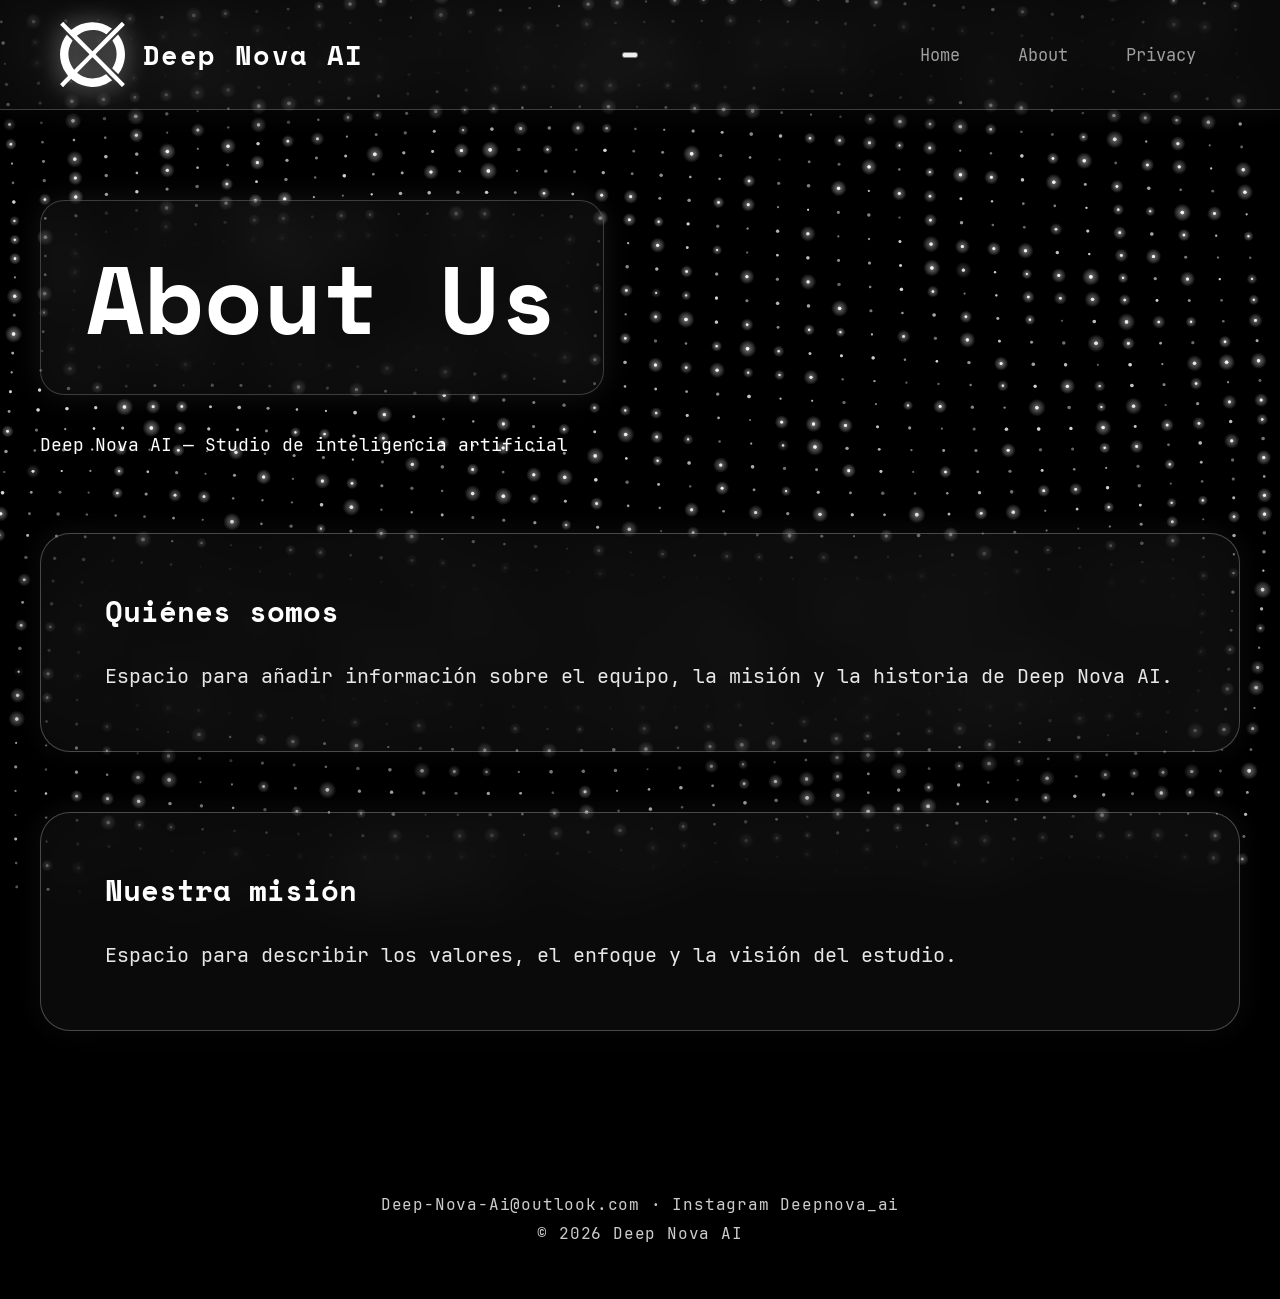
==== commit 37ead943: "Add files via upload" ====
--- a/about.html
+++ b/about.html
@@ -10,20 +10,24 @@
 </head>
 <body>
 
-<header class="nav">
-  <a href="index.html" class="nav-brand">
-    <img src="assets/img/logo.svg" alt="Logo" class="nav-logo" width="45" height="45">
-    <h1>Deep Nova AI</h1>
-  </a>
-  <button class="nav-toggle" aria-label="Menu" onclick="toggleNav()">
-    <span></span><span></span><span></span>
-  </button>
-  <nav id="main-nav">
-    <a href="index.html">Home</a>
-    <a href="about.html" class="active">About</a>
-    <a href="privacy.html">Privacy</a>
-  </nav>
-</header>
+
+    <header class="nav">
+        <a href="index.html" class="nav-brand">
+            <img src="assets/img/logo.svg" alt="Logo" class="nav-logo">
+            <h1>Deep Nova AI</h1>
+        </a>
+        <button class="nav-toggle" id="navToggle">
+            <span></span>
+            <span></span>
+            <span></span>
+        </button>
+        <nav id="navMenu">
+            <a href="index.html">Home</a>
+            <a href="about.html">About</a>
+            <a href="privacy.html">Privacy</a>
+        </nav>
+    </header>
+
 
 <div class="content-page">
   <div class="content-section">
--- a/styles.css
+++ b/styles.css
@@ -74,10 +74,10 @@
 }
 
 .nav-logo {
-  width: 45px;
-  height: 45px;
+  width: 65px; /* Más grande */
+  height: 65px;
   object-fit: contain;
-  filter: drop-shadow(0 0 8px rgba(255,255,255,0.4));
+  filter: brightness(0) invert(1) drop-shadow(0 0 12px rgba(255,255,255,0.5)); /* Blanco puro y resplandor */
   transition: filter 0.3s ease, transform 0.4s ease;
 }
 
@@ -359,6 +359,53 @@
   .nav { padding: 0 20px; height: 80px; }
   .nav h1 { font-size: 1.3rem; }
   .nav-logo { width: 38px; height: 38px; }
+  
+  .nav-toggle {
+    display: flex;
+    flex-direction: column;
+    gap: 6px;
+    cursor: pointer;
+    padding: 10px;
+    z-index: 101;
+    background: none;
+    border: none;
+  }
+  
+  .nav-toggle span {
+    display: block;
+    width: 25px;
+    height: 2px;
+    background: #ffffff;
+    transition: 0.3s;
+  }
+
+  .nav-toggle.active span:nth-child(1) { transform: translateY(8px) rotate(45deg); }
+  .nav-toggle.active span:nth-child(2) { opacity: 0; }
+  .nav-toggle.active span:nth-child(3) { transform: translateY(-8px) rotate(-45deg); }
+
+  .nav nav {
+    display: none;
+    position: absolute;
+    top: 80px;
+    left: 0;
+    width: 100%;
+    background: rgba(0, 0, 0, 0.95);
+    backdrop-filter: blur(20px);
+    flex-direction: column;
+    padding: 20px 0;
+    border-bottom: 1px solid rgba(255, 255, 255, 0.1);
+  }
+
+  .nav nav.open {
+    display: flex !important;
+  }
+
+  .nav nav a {
+    padding: 15px 30px;
+    width: 100%;
+    box-sizing: border-box;
+  }
+
   .grid { grid-template-columns: 1fr; padding: 8px 16px 32px; }
   .card { font-size: 1.15rem; min-height: 80px; }
   .hero h2 { font-size: clamp(2.5rem, 11vw, 4rem); }
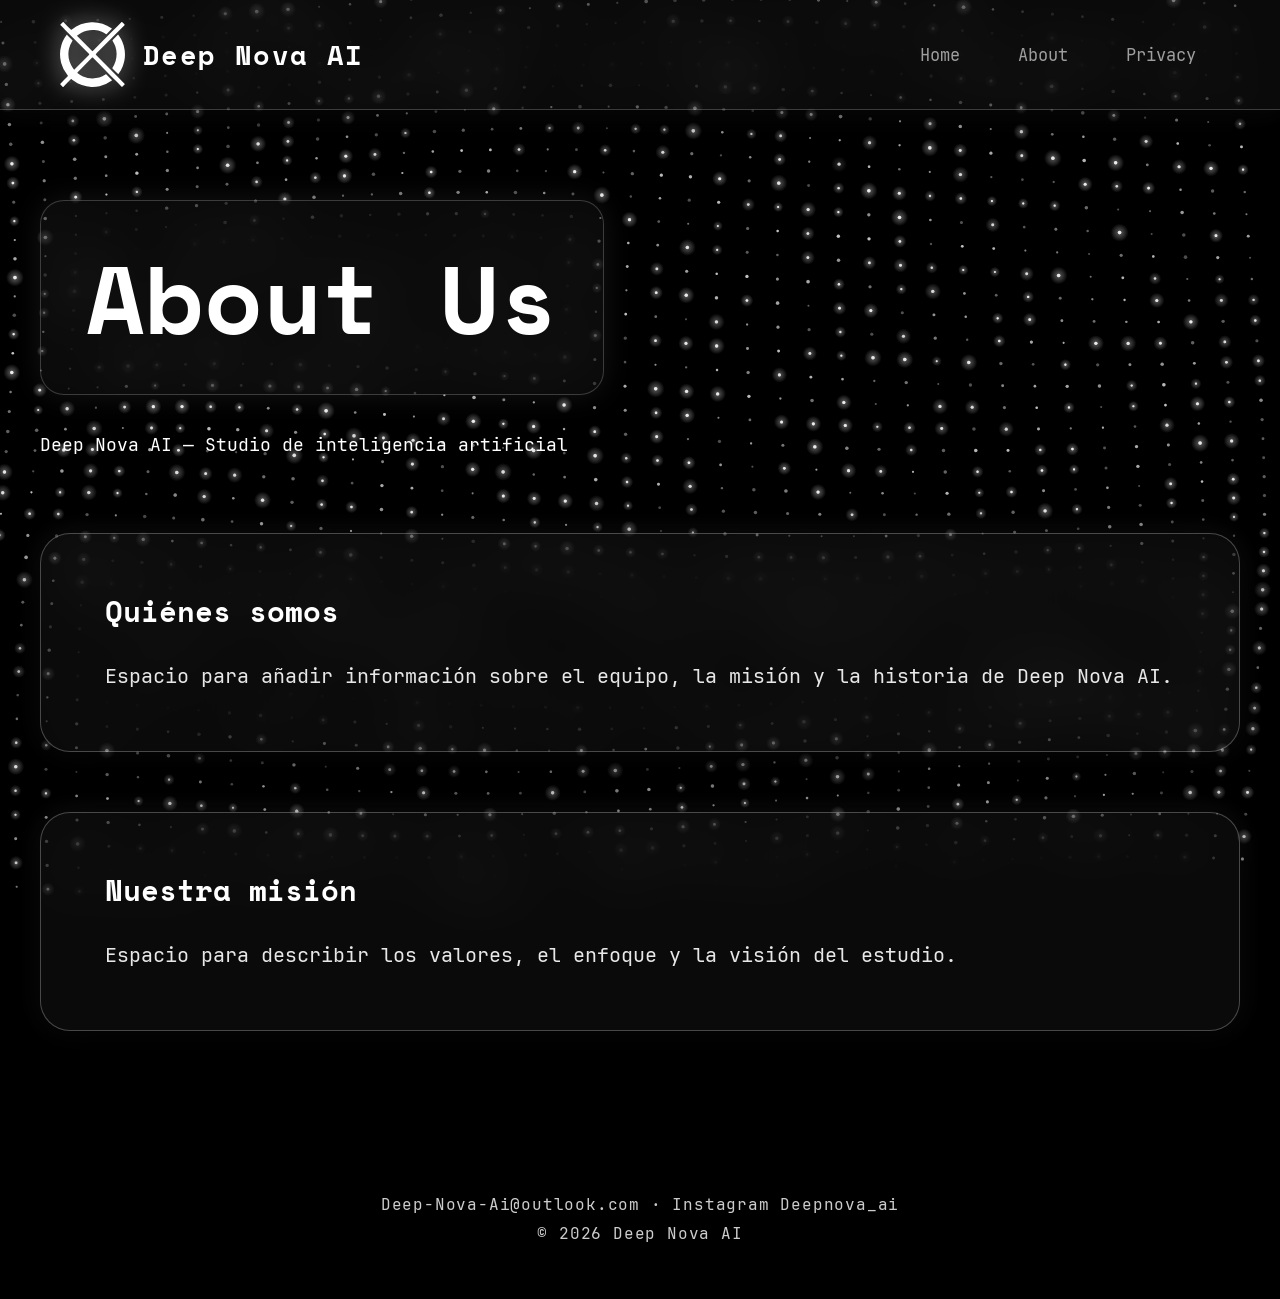
==== commit 8fae63bb: "Add files via upload" ====
--- a/about.html
+++ b/about.html
@@ -11,6 +11,7 @@
 <body>
 
 
+    
     <header class="nav">
         <a href="index.html" class="nav-brand">
             <img src="assets/img/logo.svg" alt="Logo" class="nav-logo">
@@ -27,6 +28,7 @@
             <a href="privacy.html">Privacy</a>
         </nav>
     </header>
+
 
 
 <div class="content-page">
--- a/styles.css
+++ b/styles.css
@@ -28,17 +28,17 @@
 html { scroll-behavior: smooth; }
 body {
   margin: 0;
-  font-family: 'JetBrains Mono', monospace; /* Fuente para texto */
+  font-family: 'JetBrains Mono', monospace;
   background: #000000;
   color: #ffffff;
   overflow-x: hidden;
   -webkit-font-smoothing: antialiased;
   -moz-osx-font-smoothing: grayscale;
-  font-size: 1.1rem; /* Aumentado el tamaño base */
+  font-size: 1.1rem;
 }
 
 h1, h2, h3, h4, h5, h6, .nav-brand h1, .section-title {
-  font-family: 'Space Mono', monospace; /* Fuente para títulos */
+  font-family: 'Space Mono', monospace;
 }
 
 /* ===== PARTÍCULAS ===== */
@@ -74,10 +74,10 @@
 }
 
 .nav-logo {
-  width: 65px; /* Más grande */
+  width: 65px;
   height: 65px;
   object-fit: contain;
-  filter: brightness(0) invert(1) drop-shadow(0 0 12px rgba(255,255,255,0.5)); /* Blanco puro y resplandor */
+  filter: brightness(0) invert(1) drop-shadow(0 0 12px rgba(255,255,255,0.5));
   transition: filter 0.3s ease, transform 0.4s ease;
 }
 
@@ -88,7 +88,7 @@
 
 .nav h1 {
   margin: 0;
-  font-size: 1.7rem; /* Aumentado */
+  font-size: 1.7rem;
   letter-spacing: 0.05em;
   font-weight: 700;
 }
@@ -105,7 +105,7 @@
   border-radius: 12px;
   text-decoration: none;
   transition: all 0.25s ease;
-  font-size: 1.05rem; /* Aumentado */
+  font-size: 1.05rem;
   font-weight: 500;
 }
 
@@ -120,16 +120,36 @@
   border: 1px solid rgba(255, 255, 255, 0.2);
 }
 
-/* ===== HERO ===== */
+/* Hamburger menu móvil */
+.nav-toggle {
+  display: none;
+  flex-direction: column;
+  gap: 6px;
+  cursor: pointer;
+  padding: 10px;
+  z-index: 101;
+  background: none;
+  border: none;
+}
+
+.nav-toggle span {
+  display: block;
+  width: 25px;
+  height: 2px;
+  background: #ffffff;
+  transition: 0.3s;
+}
+
+/* ===== HERO — MÁS CORTO Y VISUAL ===== */
 .hero {
-  min-height: 100vh;
+  min-height: 80vh; /* Reducido de 100vh */
   display: flex;
   flex-direction: column;
   justify-content: center;
   align-items: center;
-  padding: 160px 20px 60px;
+  padding: 140px 20px 40px;
   box-sizing: border-box;
-  gap: 40px;
+  gap: 30px;
 }
 
 .hero-text {
@@ -140,7 +160,7 @@
 }
 
 .hero h2 {
-  font-size: clamp(3rem, 7vw, 5.5rem); /* Aumentado */
+  font-size: clamp(2.5rem, 6vw, 4.5rem); /* Reducido */
   font-weight: 700;
   margin: 0;
   letter-spacing: -0.02em;
@@ -161,8 +181,8 @@
 
 .hero p {
   opacity: 0.8;
-  font-size: 1.4rem; /* Aumentado */
-  margin: 25px 0 0;
+  font-size: 1.2rem; /* Reducido */
+  margin: 20px 0 0;
   font-weight: 400;
   letter-spacing: 0.03em;
 }
@@ -220,7 +240,7 @@
 
 .slide-text h3 {
   margin: 0;
-  font-size: clamp(1.8rem, 3.5vw, 2.6rem); /* Aumentado */
+  font-size: clamp(1.8rem, 3.5vw, 2.6rem);
   font-weight: 700;
   line-height: 1.2;
 }
@@ -228,7 +248,7 @@
 .slide-text p {
   margin: 0;
   opacity: 0.9;
-  font-size: 1.2rem; /* Aumentado */
+  font-size: 1.2rem;
   line-height: 1.8;
 }
 
@@ -254,12 +274,12 @@
   box-shadow: 0 0 12px rgba(255,255,255,0.7);
 }
 
-/* ===== GRID BOTONES — TEXTO MÁS GRANDE ===== */
+/* ===== GRID BOTONES ===== */
 .grid {
   display: grid;
   grid-template-columns: repeat(3, 1fr);
   gap: 24px;
-  padding: 20px 60px 40px;
+  padding: 40px 60px;
   max-width: 1300px;
   margin: 0 auto;
   width: 100%;
@@ -277,7 +297,7 @@
   color: #ffffff;
   transition: all 0.35s ease;
   text-align: center;
-  font-size: 1.3rem; /* Aumentado significativamente */
+  font-size: 1.3rem;
   font-weight: 700;
   letter-spacing: 0.05em;
   box-shadow: 0 12px 40px rgba(0,0,0,0.8), 0 0 25px rgba(255,255,255,0.12);
@@ -307,7 +327,7 @@
 }
 
 .section-title.large-title {
-  font-size: clamp(3.8rem, 9vw, 6rem); /* Aumentado */
+  font-size: clamp(3.8rem, 9vw, 6rem);
   font-weight: 700;
   margin: 0 0 20px;
   background: rgba(255, 255, 255, 0.04);
@@ -332,7 +352,7 @@
 
 .glass-block h3 {
   margin: 0 0 25px;
-  font-size: 1.8rem; /* Aumentado */
+  font-size: 1.8rem;
   font-weight: 700;
 }
 
@@ -340,13 +360,13 @@
   margin: 0;
   opacity: 0.9;
   line-height: 1.9;
-  font-size: 1.25rem; /* Aumentado */
+  font-size: 1.25rem;
 }
 
 /* ===== FOOTER ===== */
 .footer {
   text-align: center;
-  font-size: 1rem; /* Aumentado */
+  font-size: 1rem;
   opacity: 0.8;
   margin: 100px 0 50px;
   letter-spacing: 0.05em;
@@ -354,31 +374,16 @@
   line-height: 1.8;
 }
 
-/* ===== RESPONSIVE ===== */
+/* ===== RESPONSIVE MÓVIL OPTIMIZADO ===== */
 @media (max-width: 768px) {
   .nav { padding: 0 20px; height: 80px; }
-  .nav h1 { font-size: 1.3rem; }
-  .nav-logo { width: 38px; height: 38px; }
+  .nav h1 { font-size: 1.1rem; } /* Reducido para que quepa el logo */
+  .nav-logo { width: 45px; height: 45px; } /* Logo más pequeño en móvil */
   
   .nav-toggle {
     display: flex;
-    flex-direction: column;
-    gap: 6px;
-    cursor: pointer;
-    padding: 10px;
-    z-index: 101;
-    background: none;
-    border: none;
   }
   
-  .nav-toggle span {
-    display: block;
-    width: 25px;
-    height: 2px;
-    background: #ffffff;
-    transition: 0.3s;
-  }
-
   .nav-toggle.active span:nth-child(1) { transform: translateY(8px) rotate(45deg); }
   .nav-toggle.active span:nth-child(2) { opacity: 0; }
   .nav-toggle.active span:nth-child(3) { transform: translateY(-8px) rotate(-45deg); }
@@ -389,8 +394,8 @@
     top: 80px;
     left: 0;
     width: 100%;
-    background: rgba(0, 0, 0, 0.95);
-    backdrop-filter: blur(20px);
+    background: rgba(0, 0, 0, 0.98);
+    backdrop-filter: blur(30px);
     flex-direction: column;
     padding: 20px 0;
     border-bottom: 1px solid rgba(255, 255, 255, 0.1);
@@ -404,10 +409,23 @@
     padding: 15px 30px;
     width: 100%;
     box-sizing: border-box;
+    font-size: 1.1rem;
   }
 
-  .grid { grid-template-columns: 1fr; padding: 8px 16px 32px; }
-  .card { font-size: 1.15rem; min-height: 80px; }
-  .hero h2 { font-size: clamp(2.5rem, 11vw, 4rem); }
-  .section-title.large-title { font-size: clamp(2.5rem, 9vw, 3.8rem); padding: 18px 30px; }
-}
+  .hero { padding: 120px 16px 40px; min-height: 60vh; }
+  .hero h2 { font-size: clamp(2rem, 9vw, 3rem); }
+  .hero p { font-size: 1rem; margin-top: 15px; }
+
+  .carousel { width: 94vw; }
+  .carousel-slide { height: auto; padding: 30px 20px; flex-direction: column !important; gap: 30px; }
+  .slide-image { flex: 0 0 auto; width: 100%; height: 220px; }
+  .slide-text h3 { font-size: 1.6rem; }
+  .slide-text p { font-size: 1rem; }
+
+  .grid { grid-template-columns: 1fr; padding: 20px 16px; gap: 16px; }
+  .card { font-size: 1.15rem; min-height: 90px; padding: 20px; }
+  
+  .section-title.large-title { font-size: clamp(2.2rem, 9vw, 3.2rem); padding: 15px 25px; }
+  .glass-block { padding: 32px 24px; }
+  .glass-block p { font-size: 1.1rem; }
+}
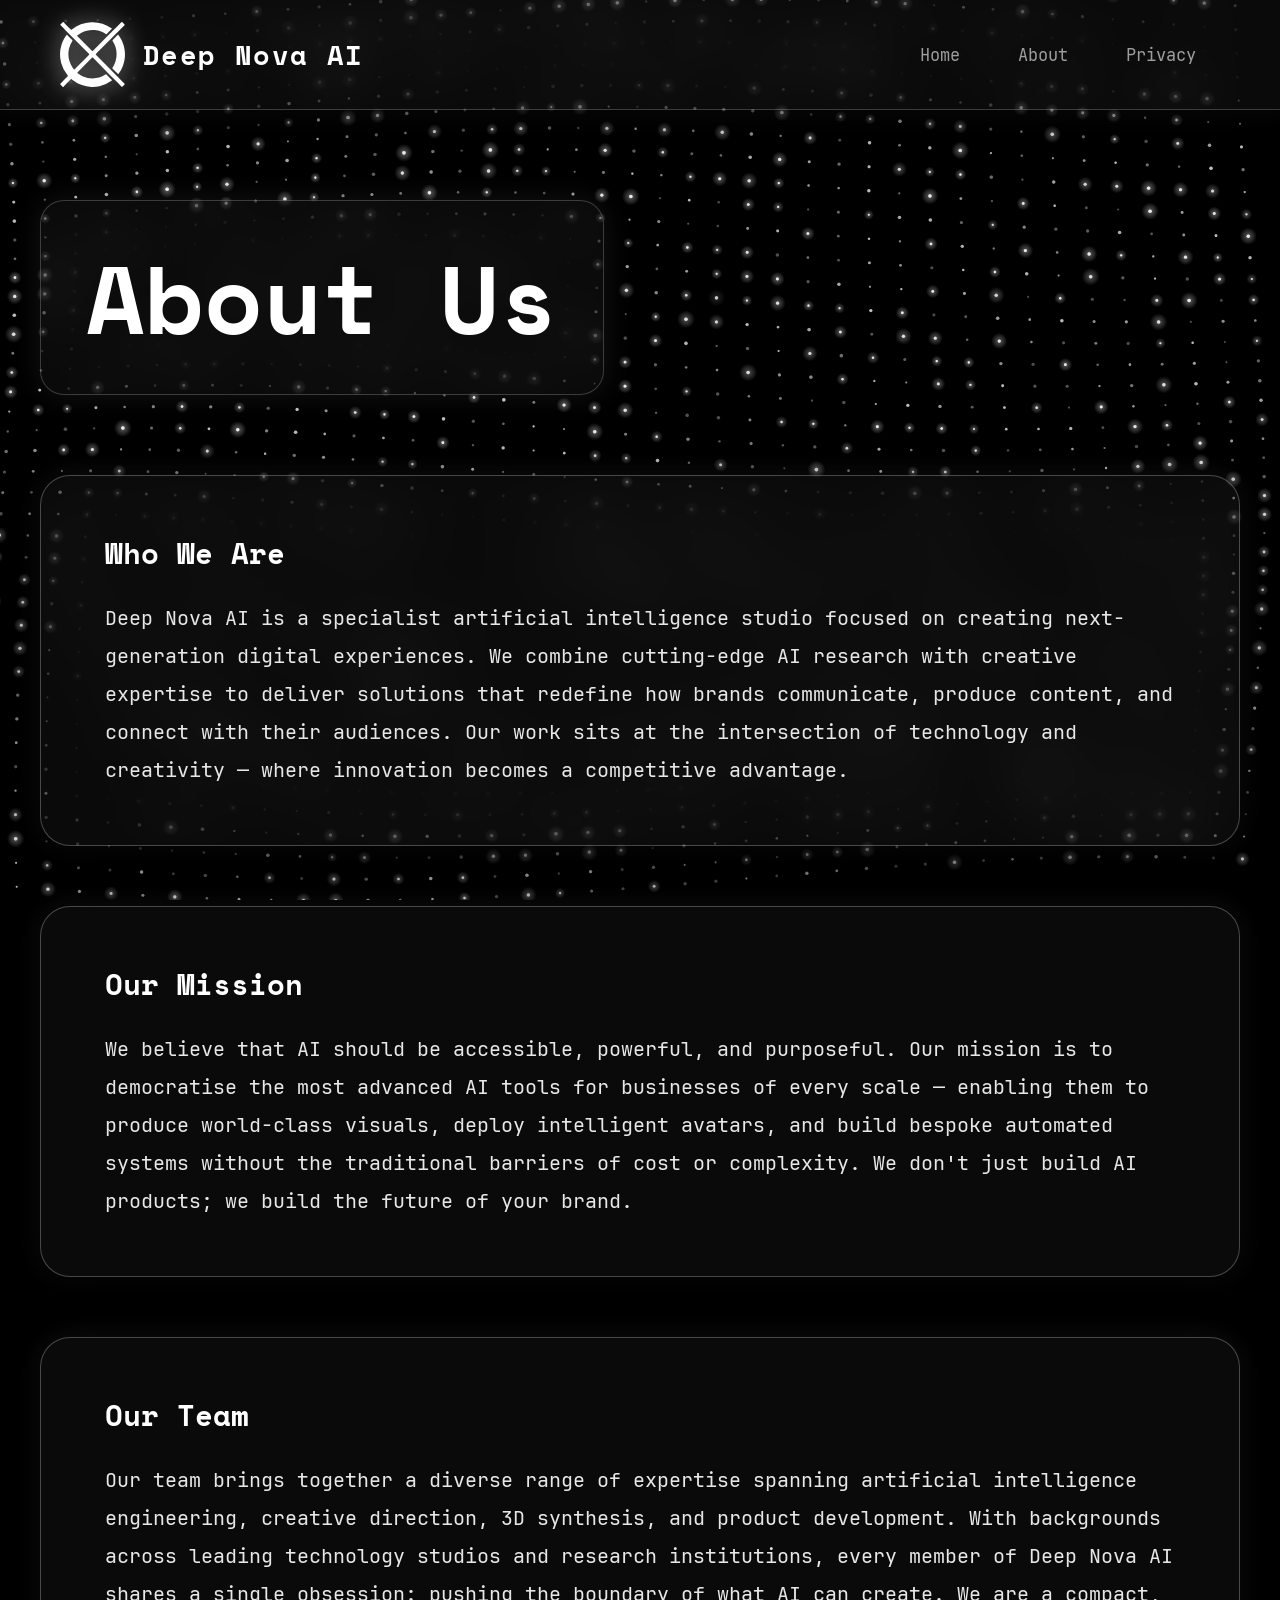
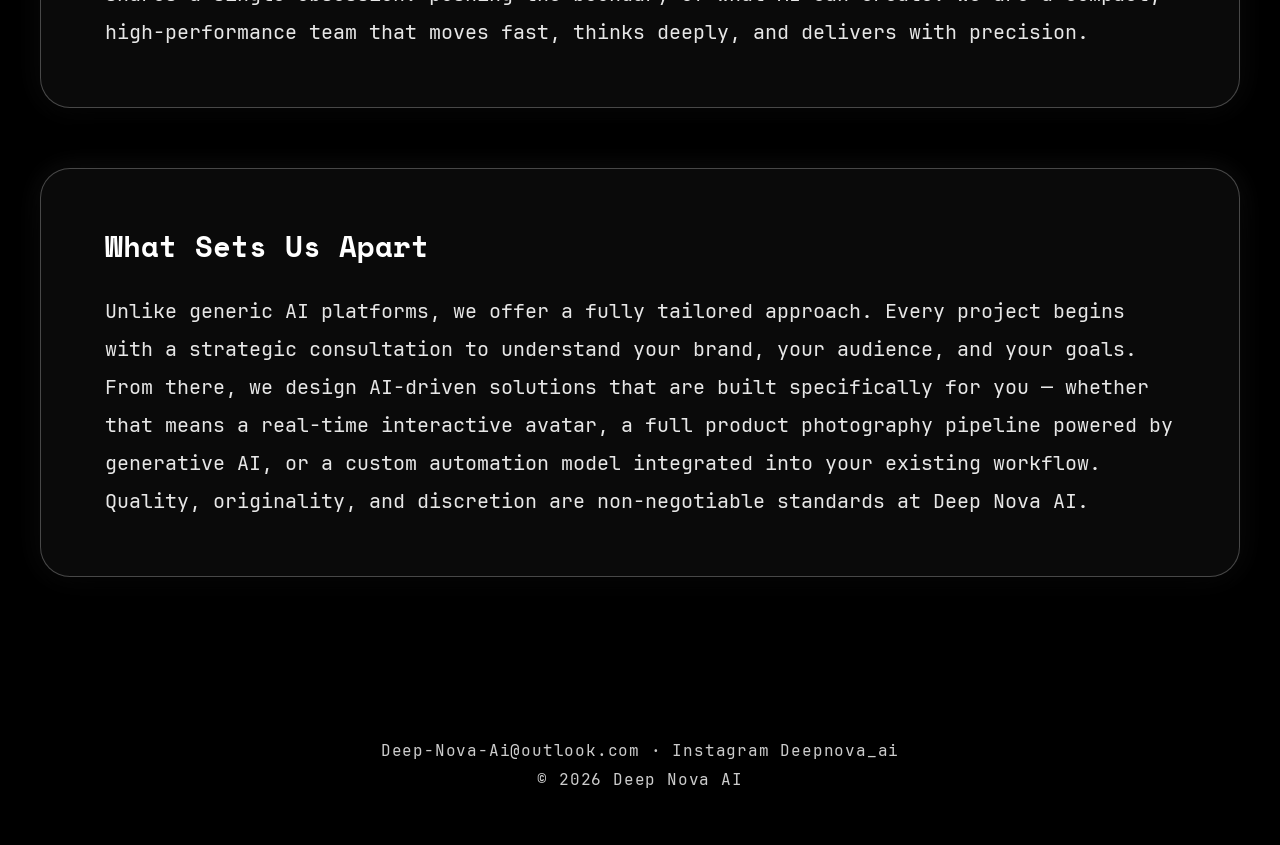
==== commit c6c99a59: "Add files via upload" ====
--- a/about.html
+++ b/about.html
@@ -1,5 +1,5 @@
 <!DOCTYPE html>
-<html lang="es">
+<html lang="en">
 <head>
 <meta charset="UTF-8">
 <meta name="viewport" content="width=device-width, initial-scale=1.0">
@@ -10,8 +10,6 @@
 </head>
 <body>
 
-
-    
     <header class="nav">
         <a href="index.html" class="nav-brand">
             <img src="assets/img/logo.svg" alt="Logo" class="nav-logo">
@@ -29,22 +27,33 @@
         </nav>
     </header>
 
-
-
 <div class="content-page">
   <div class="content-section">
+
     <div>
       <h2 class="section-title large-title">About Us</h2>
-      <p class="section-subtitle">Deep Nova AI — Studio de inteligencia artificial</p>
     </div>
+
     <div class="glass-block">
-      <h3>Quiénes somos</h3>
-      <p>Espacio para añadir información sobre el equipo, la misión y la historia de Deep Nova AI.</p>
+      <h3>Who We Are</h3>
+      <p>Deep Nova AI is a specialist artificial intelligence studio focused on creating next-generation digital experiences. We combine cutting-edge AI research with creative expertise to deliver solutions that redefine how brands communicate, produce content, and connect with their audiences. Our work sits at the intersection of technology and creativity — where innovation becomes a competitive advantage.</p>
     </div>
+
     <div class="glass-block">
-      <h3>Nuestra misión</h3>
-      <p>Espacio para describir los valores, el enfoque y la visión del estudio.</p>
+      <h3>Our Mission</h3>
+      <p>We believe that AI should be accessible, powerful, and purposeful. Our mission is to democratise the most advanced AI tools for businesses of every scale — enabling them to produce world-class visuals, deploy intelligent avatars, and build bespoke automated systems without the traditional barriers of cost or complexity. We don't just build AI products; we build the future of your brand.</p>
     </div>
+
+    <div class="glass-block">
+      <h3>Our Team</h3>
+      <p>Our team brings together a diverse range of expertise spanning artificial intelligence engineering, creative direction, 3D synthesis, and product development. With backgrounds across leading technology studios and research institutions, every member of Deep Nova AI shares a single obsession: pushing the boundary of what AI can create. We are a compact, high-performance team that moves fast, thinks deeply, and delivers with precision.</p>
+    </div>
+
+    <div class="glass-block">
+      <h3>What Sets Us Apart</h3>
+      <p>Unlike generic AI platforms, we offer a fully tailored approach. Every project begins with a strategic consultation to understand your brand, your audience, and your goals. From there, we design AI-driven solutions that are built specifically for you — whether that means a real-time interactive avatar, a full product photography pipeline powered by generative AI, or a custom automation model integrated into your existing workflow. Quality, originality, and discretion are non-negotiable standards at Deep Nova AI.</p>
+    </div>
+
   </div>
 </div>
 
--- a/styles.css
+++ b/styles.css
@@ -207,30 +207,52 @@
 
 .carousel-slide {
   min-width: 100%;
-  height: 620px;
-  display: flex;
-  align-items: center;
-  border-radius: 30px;
-  padding: 0 80px;
+  height: 680px;
+  display: flex;
+  flex-direction: row;
+  align-items: center;
+  gap: 48px;
+  padding: 50px 60px;
   box-sizing: border-box;
-  gap: 80px;
-}
-
-.slide-image {
-  flex: 0 0 68%;
-  height: 500px;
-  border-radius: 24px;
-  display: flex;
+}
+
+/* Left: media area (image or video) */
+.slide-media {
+  flex: 0 0 55%;
+  height: 100%;
+  border-radius: 20px;
+  overflow: hidden;
+  position: relative;
+}
+
+.slide-media img,
+.slide-media video {
+  width: 100%;
+  height: 100%;
+  object-fit: cover;
+  border-radius: 20px;
+  display: block;
+}
+
+/* Placeholder shown until real media is added */
+.slide-media-placeholder {
+  width: 100%;
+  height: 100%;
+  border-radius: 20px;
+  display: flex;
+  flex-direction: column;
   align-items: center;
   justify-content: center;
-  flex-direction: column;
-  gap: 12px;
-  border: 1px solid rgba(255, 255, 255, 0.2);
-  background: rgba(255, 255, 255, 0.06);
-  backdrop-filter: blur(15px);
-  -webkit-backdrop-filter: blur(15px);
-}
-
+  gap: 16px;
+  border: 1.5px dashed rgba(255,255,255,0.25);
+  background: rgba(255,255,255,0.04);
+  color: rgba(255,255,255,0.35);
+  font-size: 0.95rem;
+  letter-spacing: 0.08em;
+  text-transform: uppercase;
+}
+
+/* Right: text area */
 .slide-text {
   flex: 1;
   display: flex;
@@ -240,23 +262,23 @@
 
 .slide-text h3 {
   margin: 0;
-  font-size: clamp(1.8rem, 3.5vw, 2.6rem);
+  font-size: clamp(1.8rem, 2.8vw, 2.6rem);
   font-weight: 700;
   line-height: 1.2;
 }
 
 .slide-text p {
   margin: 0;
-  opacity: 0.9;
-  font-size: 1.2rem;
-  line-height: 1.8;
+  opacity: 0.85;
+  font-size: 1.1rem;
+  line-height: 1.9;
 }
 
 .carousel-dots {
   display: flex;
   justify-content: center;
   gap: 12px;
-  margin-top: 30px;
+  margin-top: 28px;
 }
 
 .dot {
@@ -278,8 +300,8 @@
 .grid {
   display: grid;
   grid-template-columns: repeat(3, 1fr);
-  gap: 24px;
-  padding: 40px 60px;
+  gap: 32px;
+  padding: 36px 60px;
   max-width: 1300px;
   margin: 0 auto;
   width: 100%;
@@ -287,31 +309,31 @@
 }
 
 .card {
-  padding: 40px 44px;
+  padding: 20px 32px;
   background: rgba(255, 255, 255, 0.04);
   backdrop-filter: blur(25px);
   -webkit-backdrop-filter: blur(25px);
   border: 1px solid rgba(255, 255, 255, 0.25);
-  border-radius: 24px;
+  border-radius: 16px;
   text-decoration: none;
   color: #ffffff;
   transition: all 0.35s ease;
   text-align: center;
-  font-size: 1.3rem;
-  font-weight: 700;
-  letter-spacing: 0.05em;
-  box-shadow: 0 12px 40px rgba(0,0,0,0.8), 0 0 25px rgba(255,255,255,0.12);
+  font-size: 1.1rem;
+  font-weight: 600;
+  letter-spacing: 0.04em;
+  box-shadow: 0 8px 30px rgba(0,0,0,0.7), 0 0 20px rgba(255,255,255,0.08);
   display: flex;
   align-items: center;
   justify-content: center;
-  min-height: 130px;
+  min-height: 64px;
 }
 
 .card:hover {
   background: rgba(255, 255, 255, 0.1);
   border-color: rgba(255, 255, 255, 0.6);
-  transform: translateY(-6px) scale(1.04);
-  box-shadow: 0 15px 50px rgba(0,0,0,0.9), 0 0 40px rgba(255,255,255,0.2);
+  transform: translateY(-4px) scale(1.03);
+  box-shadow: 0 12px 40px rgba(0,0,0,0.9), 0 0 30px rgba(255,255,255,0.18);
 }
 
 /* ===== PÁGINAS INTERNAS ===== */
@@ -417,8 +439,9 @@
   .hero p { font-size: 1rem; margin-top: 15px; }
 
   .carousel { width: 94vw; }
-  .carousel-slide { height: auto; padding: 30px 20px; flex-direction: column !important; gap: 30px; }
-  .slide-image { flex: 0 0 auto; width: 100%; height: 220px; }
+  .carousel-slide { height: auto; padding: 24px 20px; flex-direction: column !important; gap: 24px; }
+  .slide-media { flex: 0 0 auto; width: 100%; height: 220px; }
+  .slide-media-placeholder { height: 220px; }
   .slide-text h3 { font-size: 1.6rem; }
   .slide-text p { font-size: 1rem; }
 
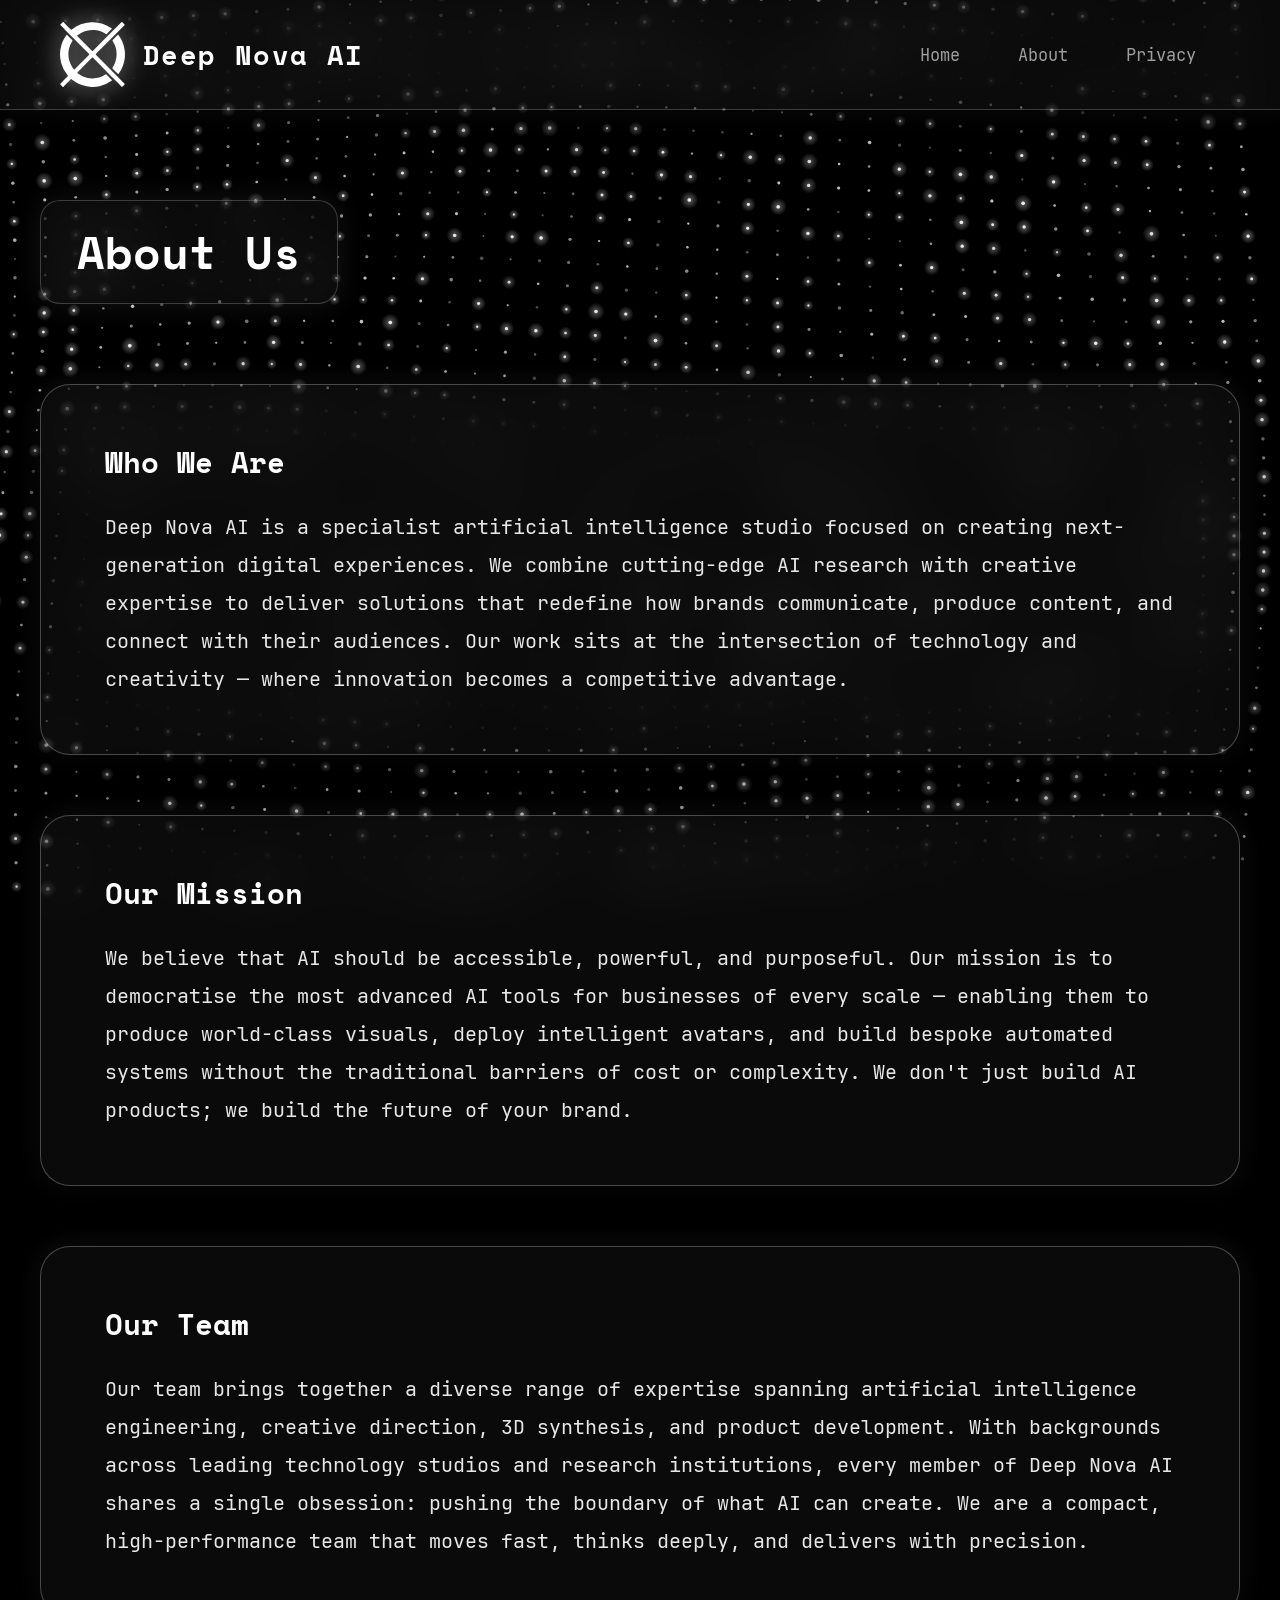
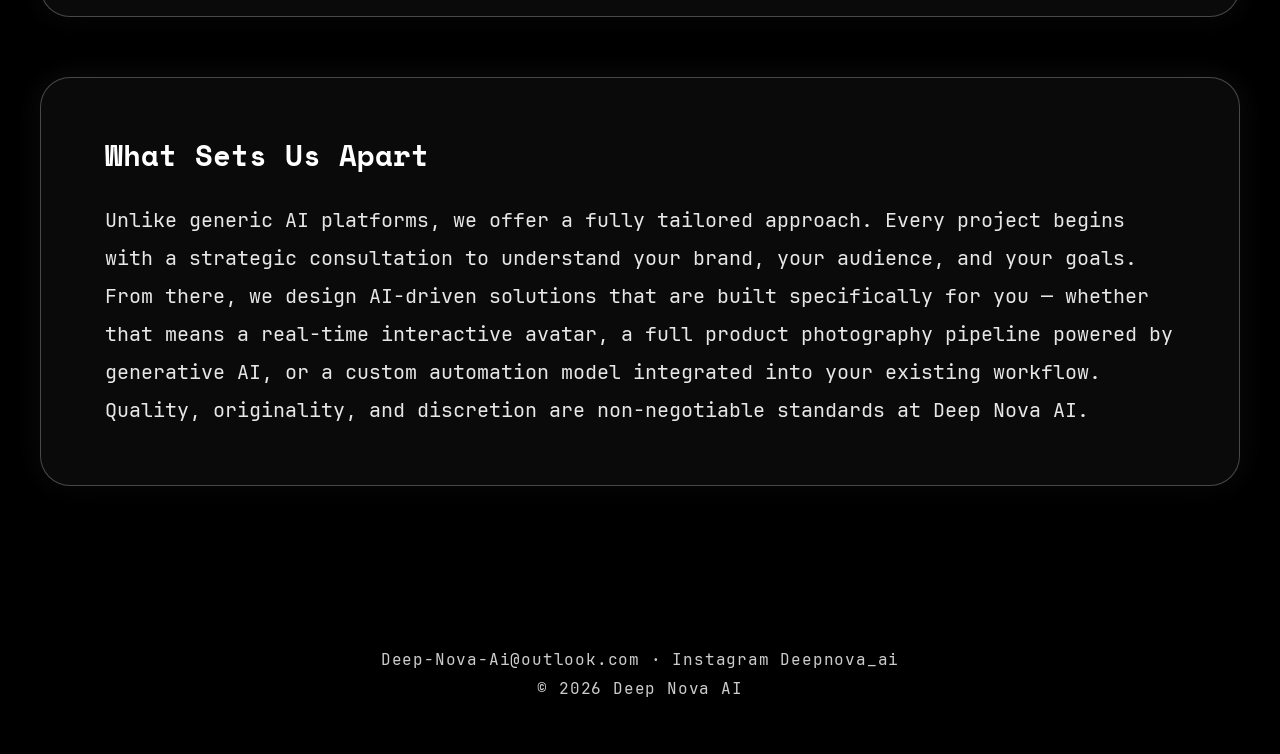
==== commit 6d07880a: "Add files via upload" ====
--- a/about.html
+++ b/about.html
@@ -3,6 +3,7 @@
 <head>
 <meta charset="UTF-8">
 <meta name="viewport" content="width=device-width, initial-scale=1.0">
+<link rel="icon" type="image/svg+xml" href="assets/img/logo.svg">
 <title>About — Deep Nova AI</title>
 <link href="https://fonts.googleapis.com/css2?family=Inter:wght@300;400;500;600;700&family=Space+Grotesk:wght@300;400;500;600;700&display=swap" rel="stylesheet">
 <link rel="stylesheet" href="styles.css">
--- a/styles.css
+++ b/styles.css
@@ -180,11 +180,20 @@
 }
 
 .hero p {
-  opacity: 0.8;
-  font-size: 1.2rem; /* Reducido */
+  opacity: 1;
+  color: #ffffff;
+  font-size: 1.2rem;
   margin: 20px 0 0;
   font-weight: 400;
   letter-spacing: 0.03em;
+  text-shadow:
+    0 0 8px rgba(0,0,0,0.95),
+    0 0 16px rgba(0,0,0,0.9),
+    0 1px 3px rgba(0,0,0,1),
+    -1px -1px 0 rgba(0,0,0,0.8),
+     1px -1px 0 rgba(0,0,0,0.8),
+    -1px  1px 0 rgba(0,0,0,0.8),
+     1px  1px 0 rgba(0,0,0,0.8);
 }
 
 /* ===== CARRUSEL ===== */
@@ -194,31 +203,48 @@
   margin: 0 auto;
 }
 
-.carousel-track {
-  display: flex;
-  overflow: hidden;
+/* This wrapper clips the sliding track */
+.carousel-track-wrapper {
   border-radius: 30px;
   border: 1px solid rgba(255, 255, 255, 0.25);
   background: rgba(255, 255, 255, 0.04);
   backdrop-filter: blur(30px);
   -webkit-backdrop-filter: blur(30px);
   box-shadow: 0 20px 60px rgba(0,0,0,0.95), 0 0 40px rgba(255,255,255,0.05);
+  overflow: hidden;
+}
+
+/* The track slides horizontally */
+.carousel-track {
+  display: flex;
+  width: 300%;
+  transition: transform 0.8s cubic-bezier(0.4, 0, 0.2, 1);
 }
 
 .carousel-slide {
-  min-width: 100%;
-  height: 680px;
+  width: calc(100% / 3);
+  min-width: calc(100% / 3);
+  height: 860px;
   display: flex;
   flex-direction: row;
   align-items: center;
   gap: 48px;
   padding: 50px 60px;
   box-sizing: border-box;
+  flex-shrink: 0;
+  text-decoration: none !important;
+  color: #ffffff;
+  cursor: pointer;
+  transition: background 0.3s ease;
+}
+
+.carousel-slide:hover {
+  background: rgba(255,255,255,0.03);
 }
 
 /* Left: media area (image or video) */
 .slide-media {
-  flex: 0 0 55%;
+  flex: 0 0 65%;
   height: 100%;
   border-radius: 20px;
   overflow: hidden;
@@ -300,8 +326,8 @@
 .grid {
   display: grid;
   grid-template-columns: repeat(3, 1fr);
-  gap: 32px;
-  padding: 36px 60px;
+  gap: 48px;
+  padding: 28px 60px;
   max-width: 1300px;
   margin: 0 auto;
   width: 100%;
@@ -309,30 +335,30 @@
 }
 
 .card {
-  padding: 20px 32px;
+  padding: 12px 28px;
   background: rgba(255, 255, 255, 0.04);
   backdrop-filter: blur(25px);
   -webkit-backdrop-filter: blur(25px);
   border: 1px solid rgba(255, 255, 255, 0.25);
-  border-radius: 16px;
+  border-radius: 12px;
   text-decoration: none;
   color: #ffffff;
   transition: all 0.35s ease;
   text-align: center;
-  font-size: 1.1rem;
+  font-size: 1rem;
   font-weight: 600;
   letter-spacing: 0.04em;
   box-shadow: 0 8px 30px rgba(0,0,0,0.7), 0 0 20px rgba(255,255,255,0.08);
   display: flex;
   align-items: center;
   justify-content: center;
-  min-height: 64px;
+  min-height: 44px;
 }
 
 .card:hover {
   background: rgba(255, 255, 255, 0.1);
   border-color: rgba(255, 255, 255, 0.6);
-  transform: translateY(-4px) scale(1.03);
+  transform: translateY(-3px) scale(1.02);
   box-shadow: 0 12px 40px rgba(0,0,0,0.9), 0 0 30px rgba(255,255,255,0.18);
 }
 
@@ -349,14 +375,14 @@
 }
 
 .section-title.large-title {
-  font-size: clamp(3.8rem, 9vw, 6rem);
+  font-size: clamp(2rem, 4vw, 2.8rem);
   font-weight: 700;
   margin: 0 0 20px;
   background: rgba(255, 255, 255, 0.04);
   backdrop-filter: blur(25px);
   -webkit-backdrop-filter: blur(25px);
-  padding: 25px 45px;
-  border-radius: 24px;
+  padding: 18px 36px;
+  border-radius: 20px;
   border: 1px solid rgba(255, 255, 255, 0.2);
   box-shadow: 0 0 30px rgba(255,255,255,0.08);
   display: inline-block;
@@ -439,11 +465,11 @@
   .hero p { font-size: 1rem; margin-top: 15px; }
 
   .carousel { width: 94vw; }
-  .carousel-slide { height: auto; padding: 24px 20px; flex-direction: column !important; gap: 24px; }
-  .slide-media { flex: 0 0 auto; width: 100%; height: 220px; }
-  .slide-media-placeholder { height: 220px; }
-  .slide-text h3 { font-size: 1.6rem; }
-  .slide-text p { font-size: 1rem; }
+  .carousel-slide { height: auto; padding: 24px 20px; flex-direction: column !important; gap: 24px; min-height: auto; }
+  .slide-media { flex: 0 0 auto !important; width: 100% !important; height: 200px; }
+  .slide-media-placeholder { height: 200px; }
+  .slide-text h3 { font-size: 1.5rem; }
+  .slide-text p { font-size: 0.95rem; }
 
   .grid { grid-template-columns: 1fr; padding: 20px 16px; gap: 16px; }
   .card { font-size: 1.15rem; min-height: 90px; padding: 20px; }
